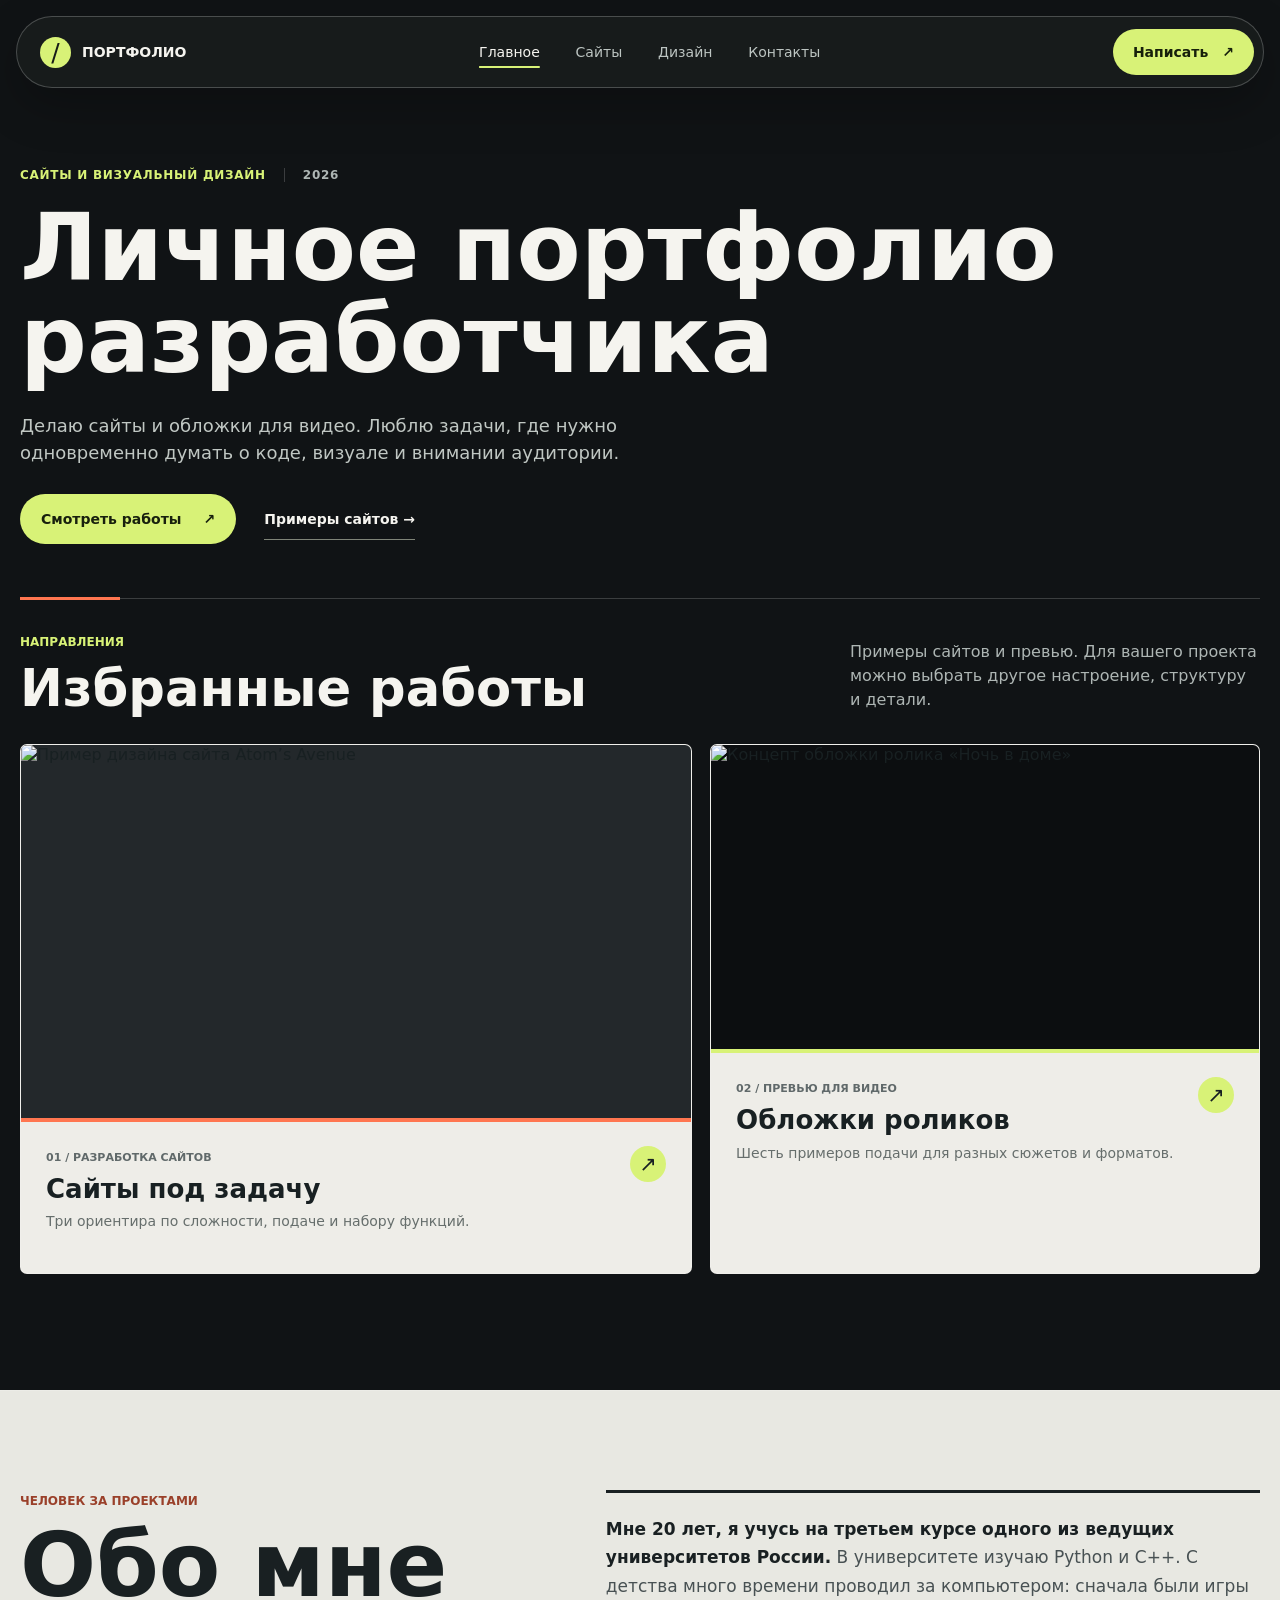
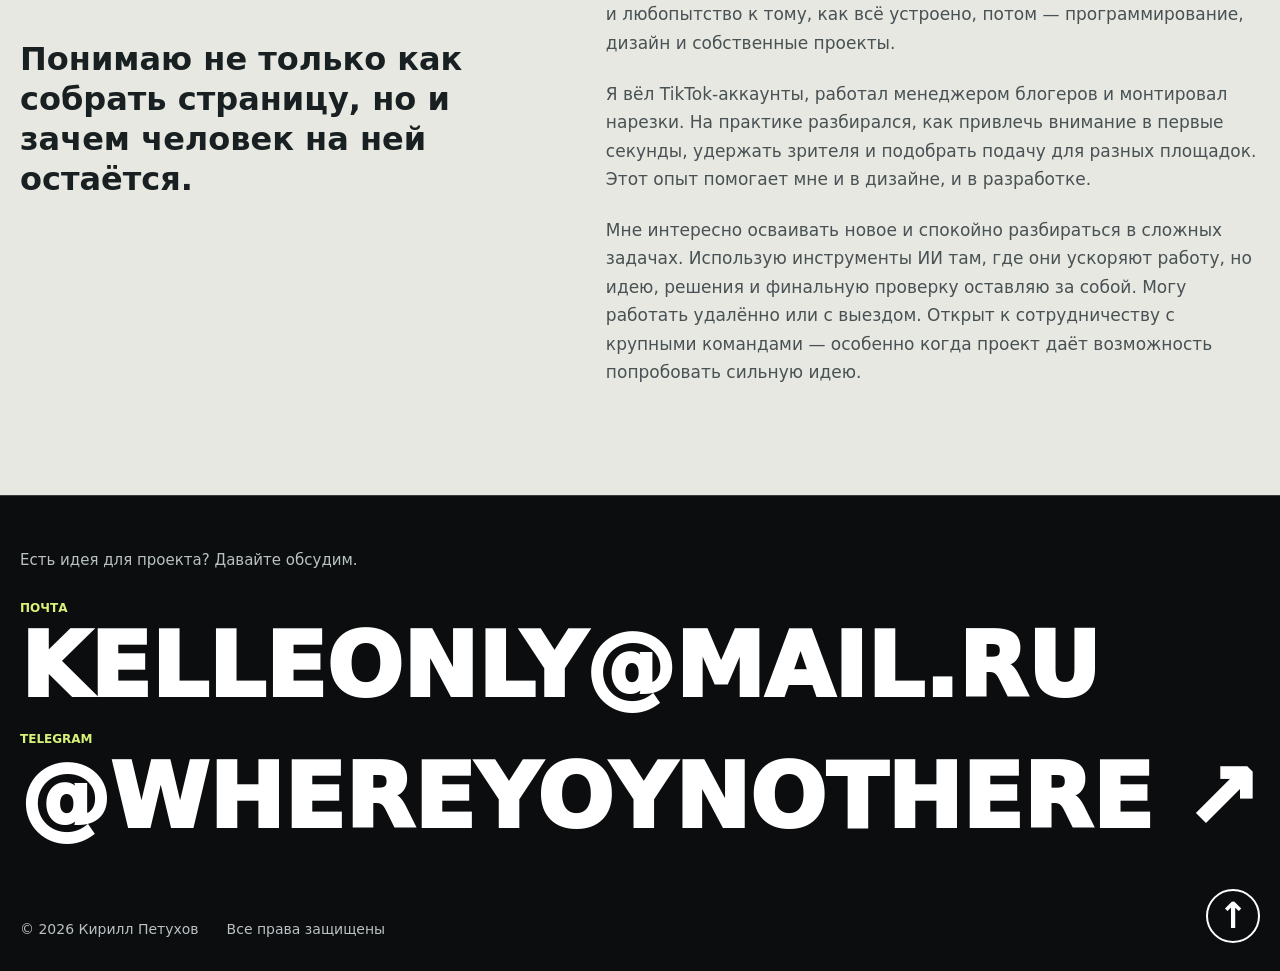
==== index.html @ 06c6c4d7 "Publish portfolio pages" ====
<!doctype html>
<html lang="ru">
  <head>
    <meta charset="UTF-8" />
    <meta name="viewport" content="width=device-width, initial-scale=1.0" />
    <title>Личное портфолио разработчика — Кирилл Петухов</title>
    <meta name="description" content="Портфолио Кирилла Петухова: сайты, дизайн обложек для видео и опыт работы с контентом." />
    <link rel="icon" type="image/svg+xml" href="data:image/svg+xml,%3Csvg xmlns='http://www.w3.org/2000/svg' viewBox='0 0 64 64'%3E%3Crect width='64' height='64' rx='14' fill='%230b100a'/%3E%3Cpath d='M18 17v30M18 32l27-15M18 32l27 15' fill='none' stroke='%23d6ef83' stroke-width='7' stroke-linecap='square'/%3E%3C/svg%3E" />
    <link rel="stylesheet" href="./styles.css" />
  </head>
  <body id="top" class="home-page">
    <header class="site-header">
      <a class="brand" href="#top" aria-label="Наверх"><span aria-hidden="true">/</span><strong>Портфолио</strong></a>
      <nav aria-label="Навигация"><a href="./index.html" aria-current="page">Главное</a><a href="./sites.html">Сайты</a><a href="./design.html">Дизайн</a><a href="#contact">Контакты</a></nav>
      <a class="header-contact" href="https://t.me/whereyoynothere" target="_blank" rel="noopener noreferrer">Написать <span aria-hidden="true">↗</span></a>
    </header>

    <main>
      <section class="home-hero" aria-labelledby="hero-title">
        <div class="hero-inner">
          <p class="hero-kicker">Сайты и визуальный дизайн <span>2026</span></p>
          <h1 id="hero-title">Личное портфолио разработчика</h1>
          <p class="hero-description">Делаю сайты и обложки для видео. Люблю задачи, где нужно одновременно думать о коде, визуале и внимании аудитории.</p>
          <div class="hero-actions"><a class="button-primary" href="#work">Смотреть работы <span aria-hidden="true">↗</span></a><a class="button-text" href="./sites.html">Примеры сайтов <span aria-hidden="true">→</span></a></div>
        </div>
      </section>

      <section id="work" class="work-section" aria-labelledby="work-title">
        <div class="section-heading"><div><span class="eyebrow">Направления</span><h2 id="work-title">Избранные работы</h2></div><p>Примеры сайтов и превью. Для вашего проекта можно выбрать другое настроение, структуру и детали.</p></div>
        <div class="work-grid">
          <a class="work-card" href="./sites.html" aria-label="Смотреть примеры разработки сайтов">
            <div class="work-art art-web"><img src="./assets/atom-site.png" alt="Пример дизайна сайта Atom’s Avenue" loading="lazy" /></div>
            <div class="work-card-info"><div><span>01 / Разработка сайтов</span><h3>Сайты под задачу</h3><p>Три ориентира по сложности, подаче и набору функций.</p></div><span class="work-arrow" aria-hidden="true">↗</span></div>
          </a>
          <a class="work-card" href="./design.html" aria-label="Смотреть примеры дизайна превью для видео">
            <div class="work-art art-video"><img src="./assets/cover-01.png" alt="Концепт обложки ролика «Ночь в доме»" loading="lazy" /></div>
            <div class="work-card-info"><div><span>02 / Превью для видео</span><h3>Обложки роликов</h3><p>Шесть примеров подачи для разных сюжетов и форматов.</p></div><span class="work-arrow" aria-hidden="true">↗</span></div>
          </a>
        </div>
      </section>

      <section id="about" class="about-section" aria-labelledby="about-title">
        <div class="about-inner">
          <div class="about-heading">
            <span class="eyebrow">Человек за проектами</span>
            <h2 id="about-title">Обо мне</h2>
            <p>Понимаю не только как собрать страницу, но и зачем человек на ней остаётся.</p>
          </div>
          <div class="about-copy">
            <p><strong>Мне 20 лет, я учусь на третьем курсе одного из ведущих университетов России.</strong> В университете изучаю Python и C++. С детства много времени проводил за компьютером: сначала были игры и любопытство к тому, как всё устроено, потом — программирование, дизайн и собственные проекты.</p>
            <p>Я вёл TikTok-аккаунты, работал менеджером блогеров и монтировал нарезки. На практике разбирался, как привлечь внимание в первые секунды, удержать зрителя и подобрать подачу для разных площадок. Этот опыт помогает мне и в дизайне, и в разработке.</p>
            <p>Мне интересно осваивать новое и спокойно разбираться в сложных задачах. Использую инструменты ИИ там, где они ускоряют работу, но идею, решения и финальную проверку оставляю за собой. Могу работать удалённо или с выездом. Открыт к сотрудничеству с крупными командами — особенно когда проект даёт возможность попробовать сильную идею.</p>
          </div>
        </div>
      </section>
    </main>

    <footer id="contact" class="site-footer">
      <div class="footer-inner">
        <p class="footer-label">Есть идея для проекта? Давайте обсудим.</p>
        <div class="footer-links">
          <div><span class="footer-channel">Почта</span><a href="mailto:kelleonly@mail.ru">KELLEONLY@MAIL.RU</a></div>
          <div><span class="footer-channel">Telegram</span><a href="https://t.me/whereyoynothere" target="_blank" rel="noopener noreferrer">@WHEREYOYNOTHERE ↗</a></div>
        </div>
        <div class="footer-bottom"><span>© 2026 Кирилл Петухов</span><span>Все права защищены</span><a class="back-to-top" href="#top" aria-label="Наверх">↑</a></div>
      </div>
    </footer>
  </body>
</html>
---- styles.css ----
:root {
  color-scheme: dark;
  --bg: #101315;
  --panel: #eeede8;
  --ink: #f5f4ef;
  --muted: #aeb6b4;
  --line: rgba(255, 255, 255, .18);
  --accent: #d8f277;
  --hot: #ff7650;
}

* { box-sizing: border-box; }
html { scroll-behavior: smooth; }
body { margin: 0; min-width: 320px; font-family: Inter, ui-sans-serif, system-ui, -apple-system, BlinkMacSystemFont, "Segoe UI", sans-serif; color: var(--ink); background: var(--bg); }
a { color: inherit; text-decoration: none; }
a:focus-visible { outline: 2px solid var(--accent); outline-offset: 4px; }
h1, h2, h3, p { margin-top: 0; }

.site-header {
  position: sticky; top: 16px; z-index: 20;
  display: flex; align-items: center; justify-content: space-between; gap: 28px;
  width: min(1272px, calc(100% - 32px)); min-height: 72px; margin: 16px auto 0; padding: 8px 9px 8px 23px;
  border: 1px solid rgba(255, 255, 255, .22); border-radius: 999px;
  background: rgba(24, 28, 29, .93); box-shadow: 0 18px 48px rgba(0, 0, 0, .24); backdrop-filter: blur(20px);
}
.brand { display: inline-flex; align-items: center; gap: 11px; flex-shrink: 0; font-size: 14px; font-weight: 850; text-transform: uppercase; }
.brand span { display: grid; width: 31px; height: 31px; place-items: center; border-radius: 50%; color: #171b17; background: var(--accent); font-size: 25px; font-weight: 500; line-height: 1; }
.brand strong { white-space: nowrap; }
nav { display: flex; align-items: center; gap: clamp(16px, 2.8vw, 36px); color: #bdc5c2; font-size: 14px; }
nav a { transition: color .2s ease; }
nav a:hover, nav a[aria-current="page"] { color: var(--ink); }
nav a[aria-current="page"] { text-decoration: underline; text-decoration-color: var(--accent); text-decoration-thickness: 2px; text-underline-offset: 9px; }
.header-contact { display: inline-flex; align-items: center; justify-content: center; gap: 14px; min-width: 132px; padding: 15px 20px; border-radius: 999px; color: #17200b; background: var(--accent); font-size: 14px; font-weight: 800; }
.header-contact:hover, .button-primary:hover { background: #ecffa8; }

.home-hero { position: relative; width: min(1240px, calc(100% - 40px)); margin: 0 auto; padding: 80px 0 54px; border-bottom: 1px solid var(--line); }
.home-hero::after { position: absolute; bottom: -2px; left: 0; width: 100px; height: 3px; background: var(--hot); content: ""; }
.hero-inner { width: 100%; }
.hero-kicker { display: flex; align-items: center; gap: 18px; margin-bottom: 20px; color: var(--accent); font-size: 12px; font-weight: 850; letter-spacing: .06em; text-transform: uppercase; }
.hero-kicker span { padding-left: 18px; border-left: 1px solid var(--line); color: var(--muted); }
.home-hero h1 { max-width: 1150px; margin: 0; font-size: clamp(54px, 7.3vw, 106px); font-weight: 850; line-height: .98; letter-spacing: 0; overflow-wrap: anywhere; text-wrap: balance; }
.hero-description { max-width: 680px; margin: 27px 0 0; color: #c0c7c3; font-size: 18px; line-height: 1.5; }
.hero-actions { display: flex; align-items: center; flex-wrap: wrap; gap: 28px; margin-top: 28px; }
.button-primary { display: inline-flex; align-items: center; justify-content: space-between; gap: 22px; min-width: 205px; padding: 17px 21px; border-radius: 999px; color: #18200d; background: var(--accent); font-size: 14px; font-weight: 850; }
.button-text { padding: 12px 0; border-bottom: 1px solid rgba(237, 246, 220, .5); font-size: 14px; font-weight: 700; }
.button-text:hover { color: var(--accent); border-color: var(--accent); }

.work-section { width: min(1240px, calc(100% - 40px)); margin: 0 auto; padding: 32px 0 116px; scroll-margin-top: 106px; }
.section-heading { display: flex; align-items: end; justify-content: space-between; gap: 32px; margin-bottom: 28px; }
.eyebrow { display: inline-block; margin-bottom: 13px; color: var(--accent); font-size: 12px; font-weight: 850; text-transform: uppercase; }
.section-heading h2 { margin-bottom: 0; font-size: clamp(34px, 4vw, 52px); line-height: 1.05; }
.section-heading p { max-width: 410px; margin-bottom: 4px; color: var(--muted); font-size: 16px; line-height: 1.5; }
.work-grid { display: grid; grid-template-columns: 1.1fr .9fr; gap: 18px; }
.work-card { display: block; min-width: 0; overflow: hidden; border: 1px solid rgba(255, 255, 255, .12); border-radius: 7px; background: var(--panel); color: #182022; transition: border-color .25s ease, transform .25s ease, box-shadow .25s ease; }
a.work-card:hover { border-color: var(--accent); transform: translateY(-5px); box-shadow: 0 24px 42px rgba(0, 0, 0, .3); }
.work-art { position: relative; overflow: hidden; aspect-ratio: 16 / 9; background: #23282b; isolation: isolate; }
.work-art img { position: absolute; inset: 0; z-index: -2; width: 100%; height: 100%; object-fit: cover; transition: transform .4s ease; }
.work-card:hover .work-art img { transform: scale(1.025); }
.work-card:first-child .work-art { border-bottom: 4px solid var(--hot); }
.work-card:last-child .work-art { border-bottom: 4px solid var(--accent); }
.art-web img { object-position: center top; }
.art-video { background: #0c0e10; }
.art-video img { object-fit: cover; }
.work-card-info { display: flex; justify-content: space-between; gap: 16px; min-height: 151px; padding: 24px 25px; }
.work-card-info > div > span { color: #60696a; font-size: 11px; font-weight: 850; text-transform: uppercase; }
.work-card-info h3 { margin: 10px 0 7px; font-size: 26px; line-height: 1.14; }
.work-card-info p { margin-bottom: 0; color: #666e6c; font-size: 14px; line-height: 1.45; }
.work-arrow { display: grid; flex: 0 0 auto; width: 36px; height: 36px; place-items: center; border-radius: 50%; color: #182022; background: var(--accent); font-size: 21px; }

.about-section { border-top: 1px solid var(--line); background: #e8e8e2; color: #192022; scroll-margin-top: 105px; }
.about-inner { display: grid; grid-template-columns: minmax(0, .85fr) minmax(0, 1.15fr); gap: clamp(48px, 8vw, 130px); width: min(1240px, calc(100% - 40px)); margin: 0 auto; padding: 99px 0 108px; }
.about-heading .eyebrow { color: #9a402a; }
.about-heading h2 { margin-bottom: 29px; font-size: clamp(54px, 7vw, 94px); font-weight: 850; line-height: 1; }
.about-heading p { max-width: 450px; margin-bottom: 0; font-size: clamp(22px, 2.5vw, 32px); font-weight: 650; line-height: 1.25; }
.about-copy { padding-top: 7px; border-top: 3px solid #192022; }
.about-copy p { margin: 22px 0 0; color: #485153; font-size: 17px; line-height: 1.68; }
.about-copy p:first-child { margin-top: 15px; }
.about-copy strong { color: #192022; font-weight: 750; }

.design-page { background: #151516; }
.design-hero { padding: 74px 20px 60px; border-bottom: 1px solid var(--line); }
.design-hero-inner { width: min(1240px, 100%); margin: 0 auto; }
.design-hero .eyebrow { color: var(--hot); }
.design-hero h1 { max-width: 1100px; margin-bottom: 24px; font-size: clamp(52px, 6.6vw, 90px); font-weight: 850; line-height: 1.02; overflow-wrap: anywhere; text-wrap: balance; }
.design-hero p { max-width: 740px; margin-bottom: 12px; color: #c7c3c0; font-size: 17px; line-height: 1.55; }
.design-hero .button-primary { width: fit-content; margin-top: 24px; }
.design-gallery { width: min(1240px, calc(100% - 40px)); margin: 0 auto; padding: 45px 0 110px; }
.thumbnail-grid { display: grid; grid-template-columns: repeat(3, minmax(0, 1fr)); gap: 24px 18px; }
.thumbnail-item { min-width: 0; margin: 0; overflow: hidden; border: 1px solid rgba(255, 255, 255, .16); border-radius: 6px; background: #222425; }
.thumbnail-item img { display: block; width: 100%; aspect-ratio: 455 / 256; object-fit: cover; background: #1a1d20; }
.thumbnail-item figcaption { display: flex; flex-direction: column; gap: 5px; min-height: 91px; padding: 15px 17px 16px; }
.thumbnail-item figcaption span { color: var(--hot); font-size: 11px; font-weight: 850; text-transform: uppercase; }
.thumbnail-item figcaption strong { color: var(--ink); font-size: 18px; line-height: 1.25; }
.experience-section { border-top: 1px solid var(--line); background: #202426; }
.experience-inner { display: grid; grid-template-columns: 1fr 1fr; gap: clamp(36px, 7vw, 120px); width: min(1240px, calc(100% - 40px)); margin: 0 auto; padding: 82px 0 90px; }
.experience-inner h2 { max-width: 620px; margin-bottom: 0; font-size: clamp(36px, 4vw, 58px); line-height: 1.12; }
.experience-inner h2 span { color: var(--hot); }
.experience-copy p { color: #c5ccce; font-size: 17px; line-height: 1.65; }
.experience-copy a { display: inline-block; margin-top: 14px; padding-bottom: 6px; border-bottom: 1px solid var(--accent); color: var(--ink); font-size: 15px; font-weight: 800; }
.experience-copy a:hover { color: var(--accent); }

.sites-page { background: #121719; }
.sites-page main { width: min(1240px, calc(100% - 40px)); margin: 0 auto; }
.projects-section { padding: 73px 0 110px; scroll-margin-top: 106px; }
.portfolio-title { display: grid; grid-template-columns: minmax(0, 1.6fr) minmax(260px, .75fr); align-items: end; gap: 44px; margin-bottom: 42px; }
.portfolio-title h1 { margin-bottom: 16px; font-size: clamp(52px, 6.4vw, 88px); font-weight: 850; line-height: 1.02; overflow-wrap: anywhere; text-wrap: balance; }
.section-lead { max-width: 690px; margin-bottom: 0; color: var(--muted); font-size: 17px; line-height: 1.5; }
.title-note { padding: 20px 0 7px 25px; border-left: 3px solid var(--hot); }
.title-note > span { color: var(--hot); font-size: 12px; font-weight: 900; text-transform: uppercase; }
.title-note p { margin: 9px 0 16px; color: var(--muted); font-size: 16px; line-height: 1.5; }
.title-note a { display: inline-block; padding-bottom: 4px; border-bottom: 1px solid var(--accent); font-size: 14px; font-weight: 800; }
.title-note a:hover { color: var(--accent); }
.site-reference-grid { display: grid; grid-template-columns: repeat(3, minmax(0, 1fr)); gap: 18px; }
.site-reference-card { display: flex; flex-direction: column; min-width: 0; overflow: hidden; border: 1px solid rgba(255, 255, 255, .17); border-radius: 6px; background: var(--panel); color: #172022; transition: border-color .25s ease, transform .25s ease, box-shadow .25s ease; }
.site-reference-card:hover { border-color: var(--accent); transform: translateY(-5px); box-shadow: 0 24px 42px rgba(0, 0, 0, .3); }
.reference-shot { position: relative; overflow: hidden; background: #0c0e10; }
.reference-shot img { display: block; width: 100%; aspect-ratio: 16 / 10; object-fit: cover; object-position: center top; }
.reference-open { position: absolute; right: 13px; bottom: 13px; display: grid; width: 36px; height: 36px; place-items: center; border: 1px solid rgba(255, 255, 255, .7); border-radius: 50%; color: #fff; background: rgba(5, 9, 5, .75); font-size: 20px; }
.reference-info { display: flex; flex: 1; flex-direction: column; align-items: flex-start; padding: 22px; }
.reference-level { color: #9a402a; font-size: 12px; font-weight: 900; text-transform: uppercase; }
.reference-info h2 { margin: 12px 0 12px; font-size: 27px; line-height: 1.1; }
.reference-info p { margin-bottom: 25px; color: #566062; font-size: 15px; line-height: 1.5; }
.reference-link { margin-top: auto; padding-bottom: 4px; border-bottom: 1px solid #172022; color: #172022; font-size: 14px; font-weight: 800; }
.reference-outro { display: flex; align-items: center; justify-content: space-between; gap: 36px; margin-top: 58px; padding-top: 30px; border-top: 1px solid var(--line); }
.reference-outro p { max-width: 720px; margin-bottom: 0; color: #c5ccce; font-size: 20px; line-height: 1.4; }
.reference-outro a { flex: 0 0 auto; padding: 15px 20px; border-radius: 999px; color: #18200d; background: var(--accent); font-size: 14px; font-weight: 800; }
.reference-outro a:hover { background: #ecffa8; }

.site-footer { border-top: 1px solid var(--line); background: #0b0d0f; scroll-margin-top: 90px; }
.footer-inner { position: relative; width: min(1240px, calc(100% - 40px)); margin: 0 auto; padding: 55px 0 34px; }
.footer-label { margin-bottom: 32px; color: #b9c1c3; font-size: 15px; }
.footer-links { display: flex; flex-direction: column; align-items: flex-start; gap: 20px; }
.footer-links > div { max-width: 100%; }
.footer-channel { display: block; margin-bottom: 7px; color: var(--accent); font-size: 12px; font-weight: 900; text-transform: uppercase; }
.footer-links a { max-width: 100%; color: #fff; font-size: clamp(40px, 7vw, 100px); font-weight: 1000; line-height: 1; overflow-wrap: anywhere; }
.footer-links a:hover { color: var(--accent); }
.footer-bottom { display: flex; align-items: flex-end; gap: 28px; min-height: 95px; padding-right: 74px; color: #b9c1c3; font-size: 14px; }
.back-to-top { position: absolute; right: 0; bottom: 28px; display: grid; width: 54px; height: 54px; place-items: center; border: 2px solid #fff; border-radius: 50%; color: #fff; font-size: 36px; font-weight: 900; line-height: 1; }
.back-to-top:hover { color: var(--accent); border-color: var(--accent); }

@media (max-width: 1000px) {
  .thumbnail-grid { grid-template-columns: repeat(2, minmax(0, 1fr)); }
  .site-reference-grid { grid-template-columns: repeat(2, minmax(0, 1fr)); }
  .site-reference-card:last-child { grid-column: span 2; display: grid; grid-template-columns: 1fr 1fr; }
  .portfolio-title { grid-template-columns: 1fr; }
  .title-note { max-width: 600px; }
}
@media (max-width: 700px) {
  .site-header { top: 8px; width: calc(100% - 20px); min-height: 60px; margin-top: 8px; padding: 8px 16px; gap: 12px; }
  .header-contact { display: none; }
  nav { margin-left: auto; gap: 14px; font-size: 13px; }
  .home-hero { padding-top: 67px; padding-bottom: 54px; }
  .design-hero { padding-top: 67px; padding-bottom: 54px; }
  .design-hero h1 { font-size: clamp(44px, 9vw, 62px); }
  .home-hero h1 { font-size: clamp(42px, 9vw, 64px); }
  .hero-description { font-size: 16px; }
  .section-heading { align-items: flex-start; flex-direction: column; gap: 14px; }
  .site-reference-grid { grid-template-columns: 1fr; }
  .site-reference-card:last-child { grid-column: auto; display: flex; }
  .reference-outro { align-items: flex-start; flex-direction: column; }
  .about-inner { grid-template-columns: 1fr; gap: 34px; padding: 72px 0 80px; }
  .experience-inner { grid-template-columns: 1fr; gap: 24px; }
  .projects-section { padding-top: 55px; }
}
@media (max-width: 540px) {
  .site-header { gap: 6px; padding-right: 12px; padding-left: 12px; }
  .brand strong { display: none; }
  .brand span { font-size: 26px; }
  nav { gap: 8px; font-size: 12px; }
  .home-hero { width: calc(100% - 24px); padding: 52px 0 54px; }
  .hero-kicker { font-size: 11px; }
  .home-hero h1 { font-size: clamp(39px, 10vw, 54px); }
  .hero-actions { gap: 14px; }
  .button-primary { min-width: 185px; padding: 15px 18px; }
  .work-section, .sites-page main, .design-gallery, .about-inner, .footer-inner { width: calc(100% - 24px); }
  .work-section { padding-top: 34px; padding-bottom: 70px; }
  .work-grid { grid-template-columns: 1fr; }
  .work-art { aspect-ratio: 16 / 10; }
  .work-card-info { min-height: 138px; padding: 19px; }
  .work-card-info h3 { font-size: 23px; }
  .about-inner { padding: 60px 0 67px; }
  .about-heading h2 { margin-bottom: 20px; font-size: 53px; }
  .about-heading p { font-size: 24px; }
  .about-copy p { font-size: 16px; }
  .portfolio-title h1 { font-size: clamp(44px, 11vw, 58px); }
  .reference-info { padding: 18px; }
  .reference-outro p { font-size: 17px; }
  .experience-inner { width: calc(100% - 24px); padding: 55px 0 64px; }
  .design-hero { padding: 54px 12px 55px; }
  .design-hero h1 { font-size: clamp(34px, 9vw, 56px); }
  .design-hero p { font-size: 16px; }
  .design-gallery { padding-top: 35px; padding-bottom: 70px; }
  .thumbnail-grid { grid-template-columns: 1fr; gap: 26px; }
  .footer-inner { padding-top: 40px; }
  .footer-links a { font-size: clamp(25px, 7vw, 38px); }
  .footer-bottom { flex-direction: column; align-items: flex-start; justify-content: flex-end; gap: 7px; padding: 30px 70px 0 0; font-size: 12px; }
}
@media (prefers-reduced-motion: reduce) {
  html { scroll-behavior: auto; }
  .work-card, .site-reference-card, .work-art img { transition: none; }
}
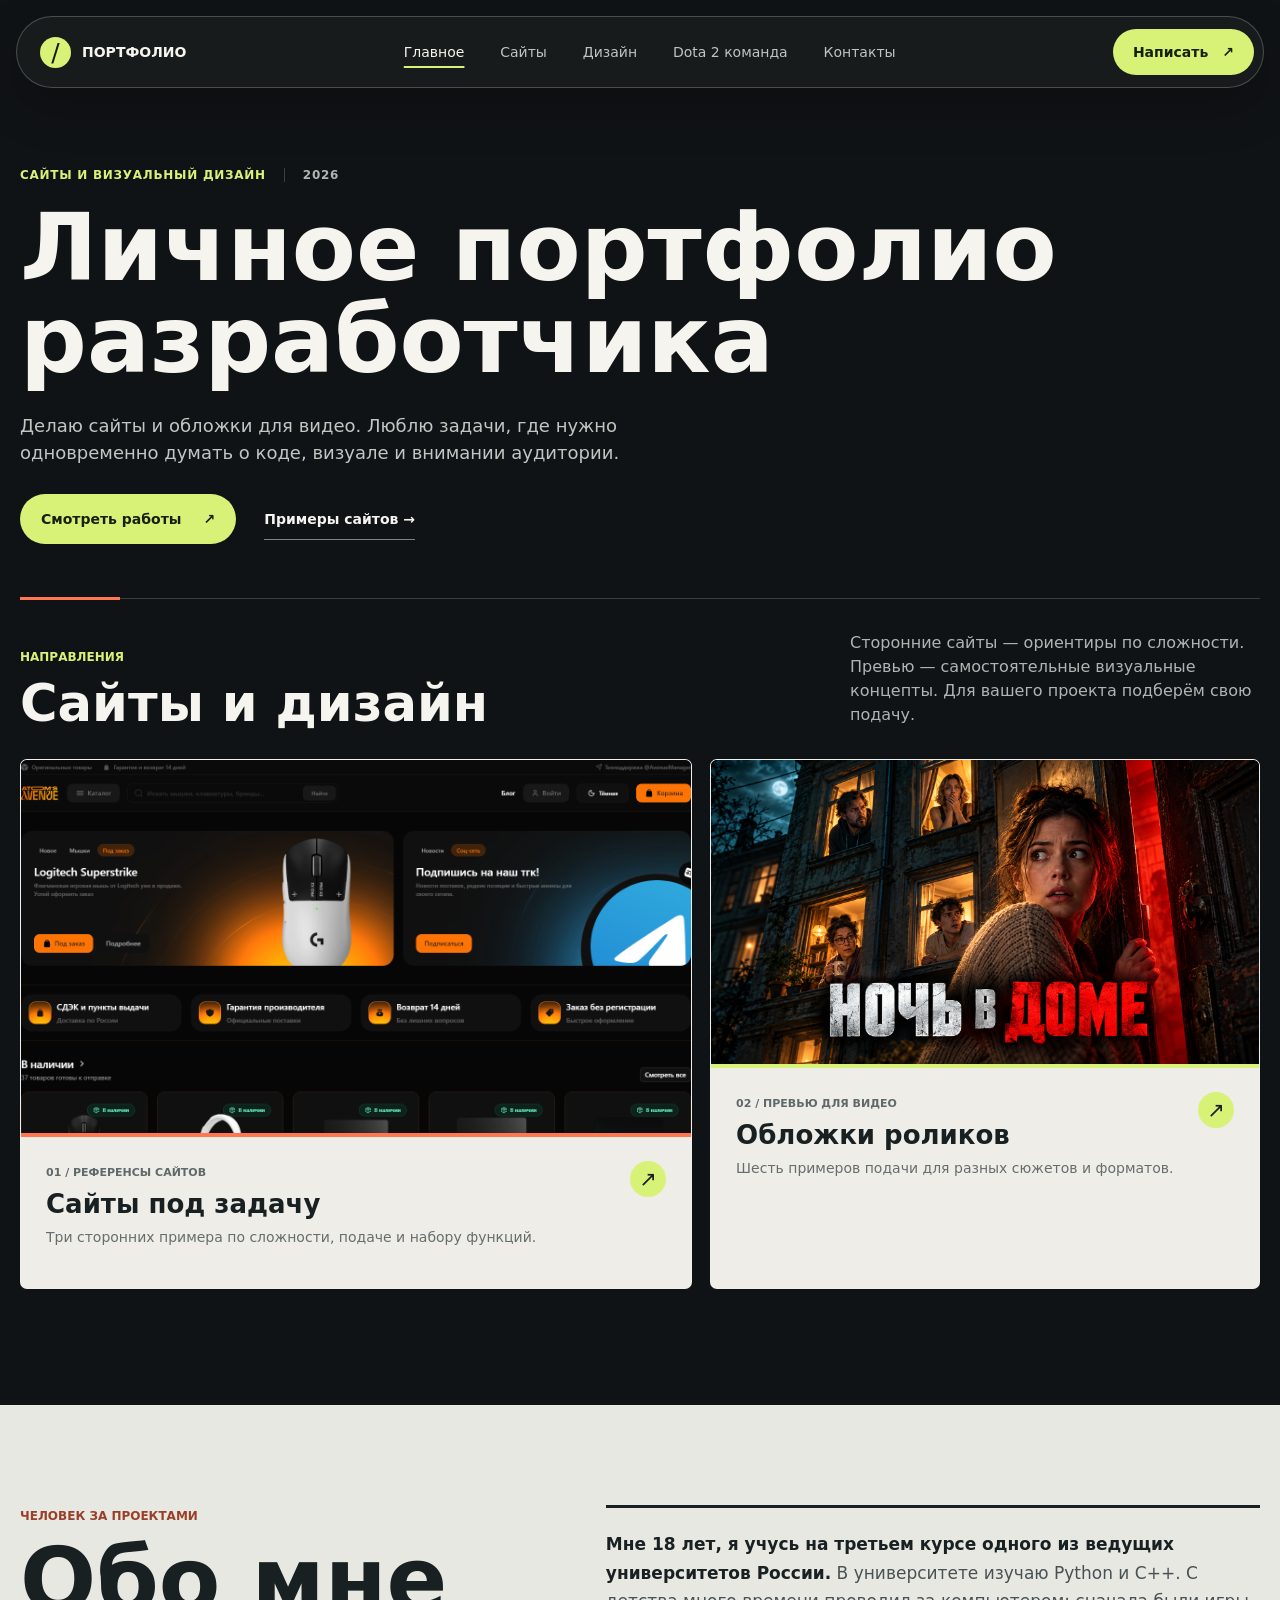
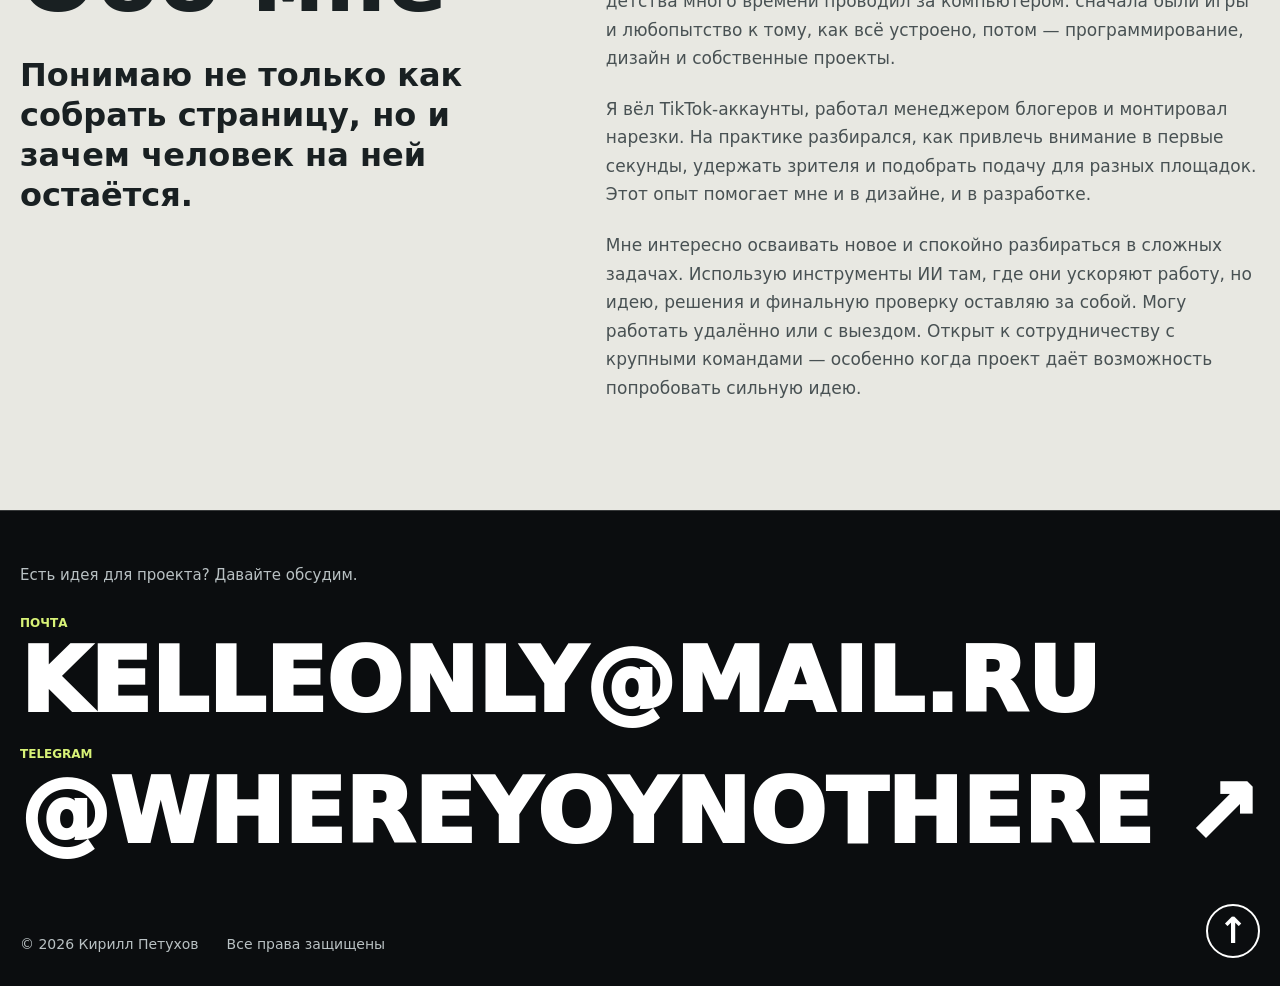
==== commit 0829bd5e: "Update portfolio and publish TEAM KKLE concept" ====
--- a/index.html
+++ b/index.html
@@ -11,7 +11,7 @@
   <body id="top" class="home-page">
     <header class="site-header">
       <a class="brand" href="#top" aria-label="Наверх"><span aria-hidden="true">/</span><strong>Портфолио</strong></a>
-      <nav aria-label="Навигация"><a href="./index.html" aria-current="page">Главное</a><a href="./sites.html">Сайты</a><a href="./design.html">Дизайн</a><a href="#contact">Контакты</a></nav>
+      <nav aria-label="Навигация"><a href="./index.html" aria-current="page">Главное</a><a href="./sites.html">Сайты</a><a href="./design.html">Дизайн</a><a href="./team-kkle/index.html">Dota 2 команда</a><a href="#contact">Контакты</a></nav>
       <a class="header-contact" href="https://t.me/whereyoynothere" target="_blank" rel="noopener noreferrer">Написать <span aria-hidden="true">↗</span></a>
     </header>
 
@@ -26,11 +26,11 @@
       </section>
 
       <section id="work" class="work-section" aria-labelledby="work-title">
-        <div class="section-heading"><div><span class="eyebrow">Направления</span><h2 id="work-title">Избранные работы</h2></div><p>Примеры сайтов и превью. Для вашего проекта можно выбрать другое настроение, структуру и детали.</p></div>
+        <div class="section-heading"><div><span class="eyebrow">Направления</span><h2 id="work-title">Сайты и дизайн</h2></div><p>Сторонние сайты — ориентиры по сложности. Превью — самостоятельные визуальные концепты. Для вашего проекта подберём свою подачу.</p></div>
         <div class="work-grid">
-          <a class="work-card" href="./sites.html" aria-label="Смотреть примеры разработки сайтов">
-            <div class="work-art art-web"><img src="./assets/atom-site.png" alt="Пример дизайна сайта Atom’s Avenue" loading="lazy" /></div>
-            <div class="work-card-info"><div><span>01 / Разработка сайтов</span><h3>Сайты под задачу</h3><p>Три ориентира по сложности, подаче и набору функций.</p></div><span class="work-arrow" aria-hidden="true">↗</span></div>
+            <a class="work-card" href="./sites.html" aria-label="Смотреть сторонние сайты как референсы по сложности">
+              <div class="work-art art-web"><img src="./assets/atom-site.png" alt="Снимок стороннего сайта Atom’s Avenue" loading="lazy" /></div>
+              <div class="work-card-info"><div><span>01 / Референсы сайтов</span><h3>Сайты под задачу</h3><p>Три сторонних примера по сложности, подаче и набору функций.</p></div><span class="work-arrow" aria-hidden="true">↗</span></div>
           </a>
           <a class="work-card" href="./design.html" aria-label="Смотреть примеры дизайна превью для видео">
             <div class="work-art art-video"><img src="./assets/cover-01.png" alt="Концепт обложки ролика «Ночь в доме»" loading="lazy" /></div>
@@ -47,7 +47,7 @@
             <p>Понимаю не только как собрать страницу, но и зачем человек на ней остаётся.</p>
           </div>
           <div class="about-copy">
-            <p><strong>Мне 20 лет, я учусь на третьем курсе одного из ведущих университетов России.</strong> В университете изучаю Python и C++. С детства много времени проводил за компьютером: сначала были игры и любопытство к тому, как всё устроено, потом — программирование, дизайн и собственные проекты.</p>
+            <p><strong>Мне 18 лет, я учусь на третьем курсе одного из ведущих университетов России.</strong> В университете изучаю Python и C++. С детства много времени проводил за компьютером: сначала были игры и любопытство к тому, как всё устроено, потом — программирование, дизайн и собственные проекты.</p>
             <p>Я вёл TikTok-аккаунты, работал менеджером блогеров и монтировал нарезки. На практике разбирался, как привлечь внимание в первые секунды, удержать зрителя и подобрать подачу для разных площадок. Этот опыт помогает мне и в дизайне, и в разработке.</p>
             <p>Мне интересно осваивать новое и спокойно разбираться в сложных задачах. Использую инструменты ИИ там, где они ускоряют работу, но идею, решения и финальную проверку оставляю за собой. Могу работать удалённо или с выездом. Открыт к сотрудничеству с крупными командами — особенно когда проект даёт возможность попробовать сильную идею.</p>
           </div>
--- a/styles.css
+++ b/styles.css
@@ -195,6 +195,13 @@
   .footer-links a { font-size: clamp(25px, 7vw, 38px); }
   .footer-bottom { flex-direction: column; align-items: flex-start; justify-content: flex-end; gap: 7px; padding: 30px 70px 0 0; font-size: 12px; }
 }
+@media (max-width: 850px) {
+  .site-header { display: grid; grid-template-columns: 1fr; gap: 8px; height: auto; padding: 10px 14px; border-radius: 8px; }
+  .site-header .brand { grid-row: 1; }
+  .site-header nav { grid-row: 2; width: 100%; min-width: 0; margin: 0; padding: 6px 0 8px; gap: 22px; overflow-x: auto; white-space: nowrap; scrollbar-width: thin; }
+  .site-header nav a { flex: none; }
+  .header-contact { display: none; }
+}
 @media (prefers-reduced-motion: reduce) {
   html { scroll-behavior: auto; }
   .work-card, .site-reference-card, .work-art img { transition: none; }
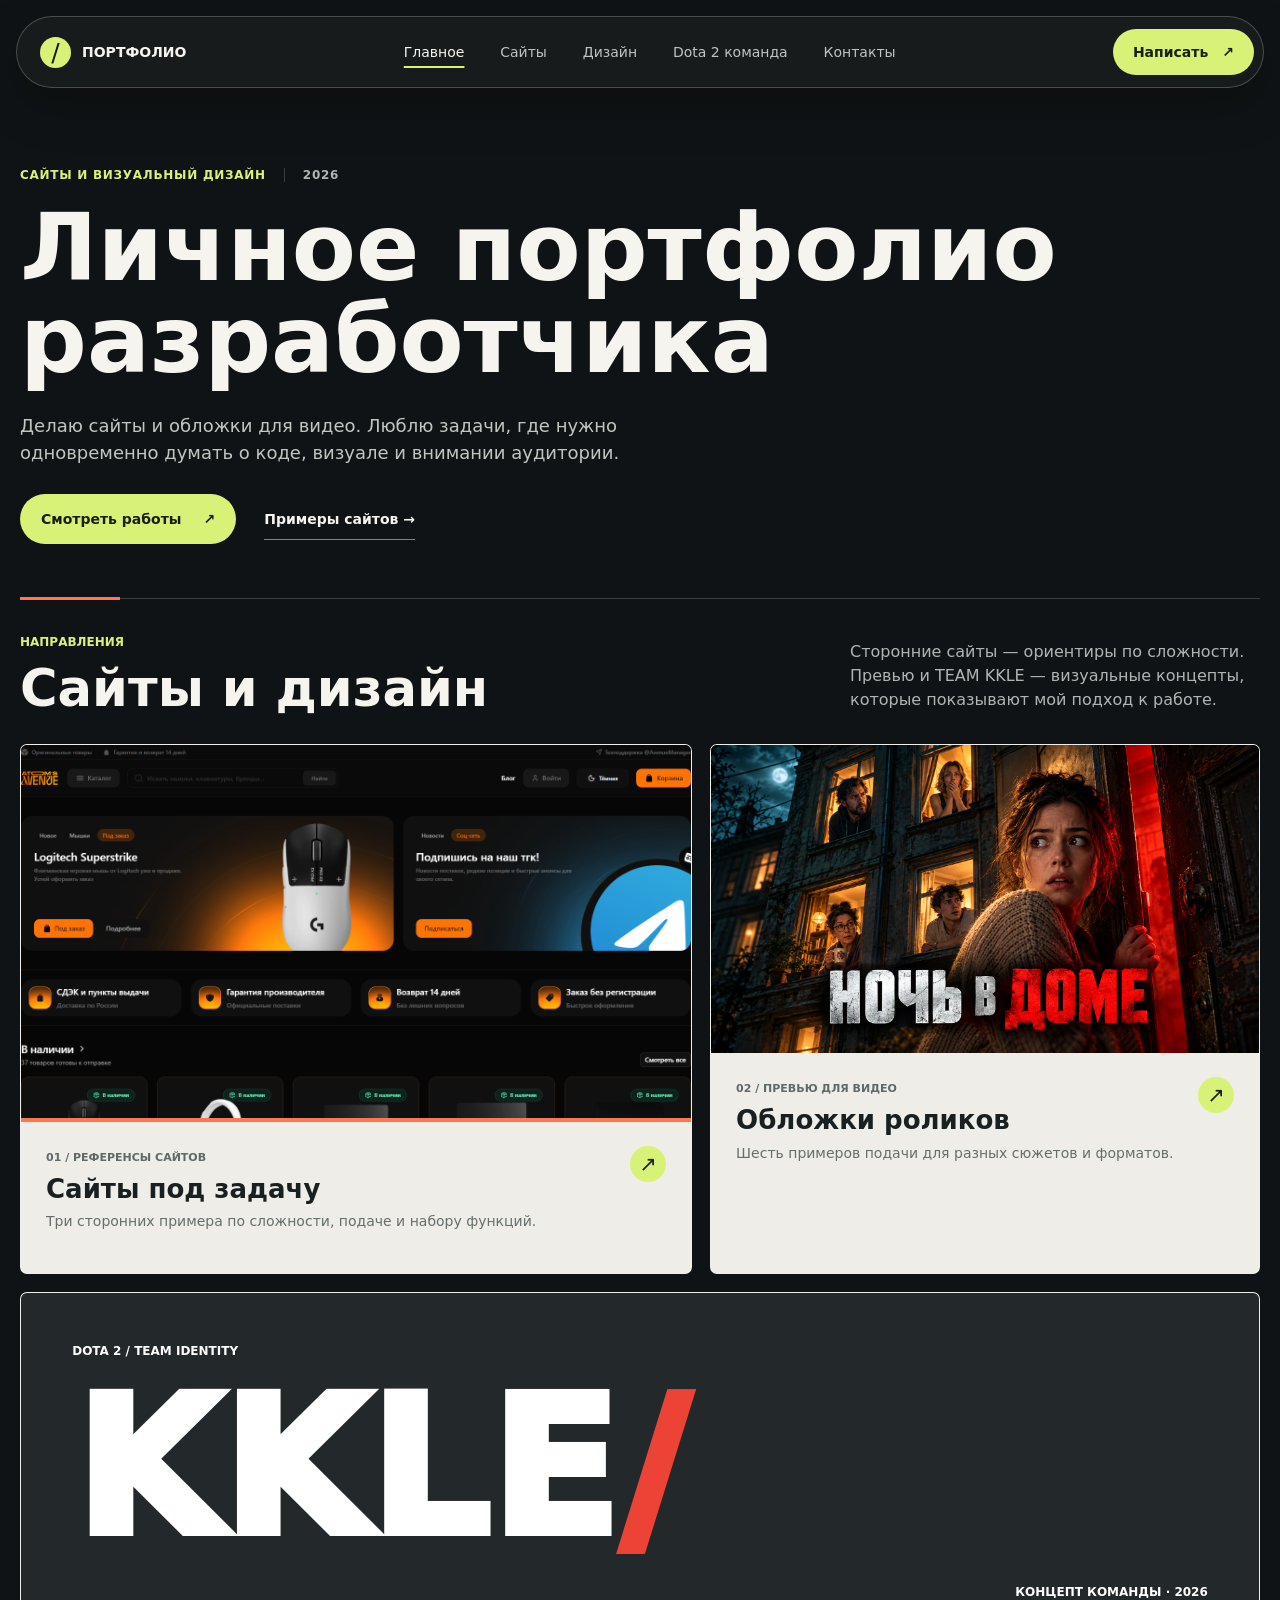
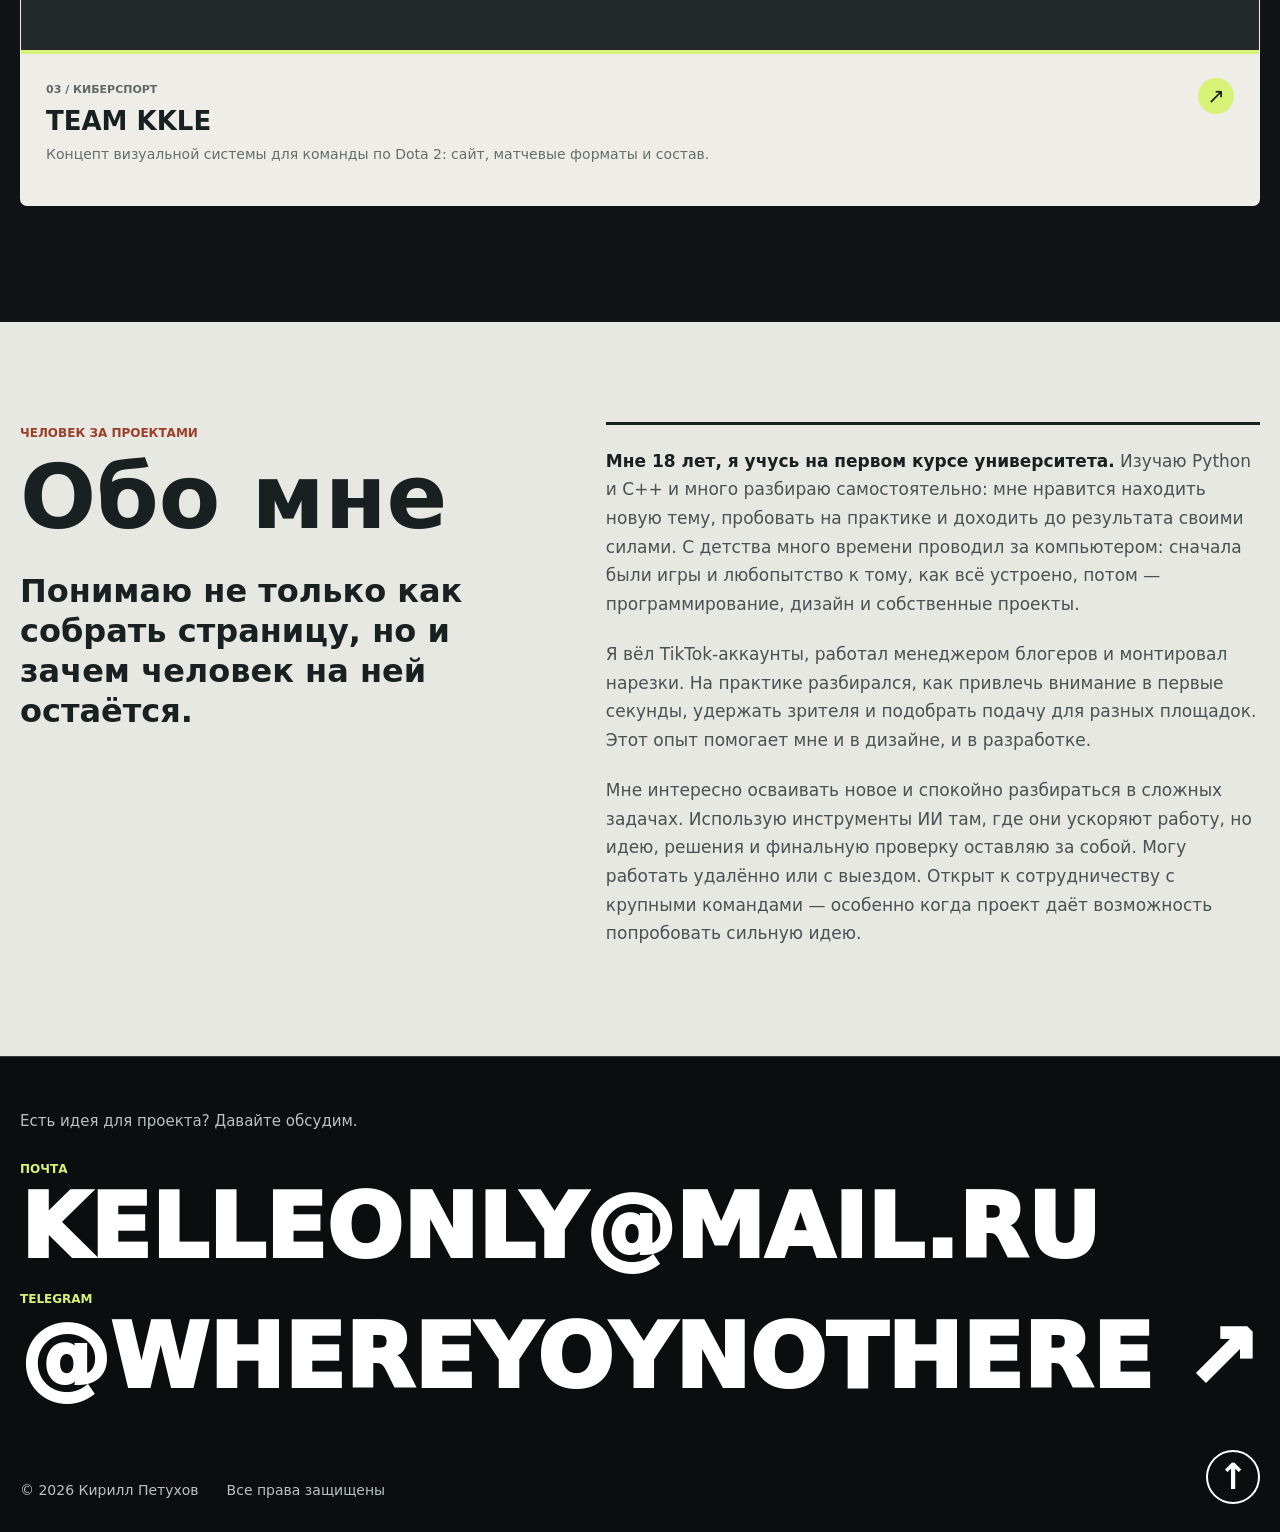
==== commit 922816c5: "Add creative portfolio variant and Dota case details" ====
--- a/index.html
+++ b/index.html
@@ -26,7 +26,7 @@
       </section>
 
       <section id="work" class="work-section" aria-labelledby="work-title">
-        <div class="section-heading"><div><span class="eyebrow">Направления</span><h2 id="work-title">Сайты и дизайн</h2></div><p>Сторонние сайты — ориентиры по сложности. Превью — самостоятельные визуальные концепты. Для вашего проекта подберём свою подачу.</p></div>
+        <div class="section-heading"><div><span class="eyebrow">Направления</span><h2 id="work-title">Сайты и дизайн</h2></div><p>Сторонние сайты — ориентиры по сложности. Превью и TEAM KKLE — визуальные концепты, которые показывают мой подход к работе.</p></div>
         <div class="work-grid">
             <a class="work-card" href="./sites.html" aria-label="Смотреть сторонние сайты как референсы по сложности">
               <div class="work-art art-web"><img src="./assets/atom-site.png" alt="Снимок стороннего сайта Atom’s Avenue" loading="lazy" /></div>
@@ -35,6 +35,10 @@
           <a class="work-card" href="./design.html" aria-label="Смотреть примеры дизайна превью для видео">
             <div class="work-art art-video"><img src="./assets/cover-01.png" alt="Концепт обложки ролика «Ночь в доме»" loading="lazy" /></div>
             <div class="work-card-info"><div><span>02 / Превью для видео</span><h3>Обложки роликов</h3><p>Шесть примеров подачи для разных сюжетов и форматов.</p></div><span class="work-arrow" aria-hidden="true">↗</span></div>
+          </a>
+          <a class="work-card work-card-team" href="./team-kkle/index.html" aria-label="Смотреть концепт TEAM KKLE для Dota 2">
+            <div class="work-art art-team"><span class="team-preview-label">DOTA 2 / TEAM IDENTITY</span><strong>KKLE<span>/</span></strong><span class="team-preview-bottom">КОНЦЕПТ КОМАНДЫ · 2026</span></div>
+            <div class="work-card-info"><div><span>03 / Киберспорт</span><h3>TEAM KKLE</h3><p>Концепт визуальной системы для команды по Dota 2: сайт, матчевые форматы и состав.</p></div><span class="work-arrow" aria-hidden="true">↗</span></div>
           </a>
         </div>
       </section>
@@ -47,7 +51,7 @@
             <p>Понимаю не только как собрать страницу, но и зачем человек на ней остаётся.</p>
           </div>
           <div class="about-copy">
-            <p><strong>Мне 18 лет, я учусь на третьем курсе одного из ведущих университетов России.</strong> В университете изучаю Python и C++. С детства много времени проводил за компьютером: сначала были игры и любопытство к тому, как всё устроено, потом — программирование, дизайн и собственные проекты.</p>
+            <p><strong>Мне 18 лет, я учусь на первом курсе университета.</strong> Изучаю Python и C++ и много разбираю самостоятельно: мне нравится находить новую тему, пробовать на практике и доходить до результата своими силами. С детства много времени проводил за компьютером: сначала были игры и любопытство к тому, как всё устроено, потом — программирование, дизайн и собственные проекты.</p>
             <p>Я вёл TikTok-аккаунты, работал менеджером блогеров и монтировал нарезки. На практике разбирался, как привлечь внимание в первые секунды, удержать зрителя и подобрать подачу для разных площадок. Этот опыт помогает мне и в дизайне, и в разработке.</p>
             <p>Мне интересно осваивать новое и спокойно разбираться в сложных задачах. Использую инструменты ИИ там, где они ускоряют работу, но идею, решения и финальную проверку оставляю за собой. Могу работать удалённо или с выездом. Открыт к сотрудничеству с крупными командами — особенно когда проект даёт возможность попробовать сильную идею.</p>
           </div>
--- a/styles.css
+++ b/styles.css
@@ -51,6 +51,14 @@
 .section-heading h2 { margin-bottom: 0; font-size: clamp(34px, 4vw, 52px); line-height: 1.05; }
 .section-heading p { max-width: 410px; margin-bottom: 4px; color: var(--muted); font-size: 16px; line-height: 1.5; }
 .work-grid { display: grid; grid-template-columns: 1.1fr .9fr; gap: 18px; }
+.work-card-team { grid-column: 1 / -1; }
+.work-card-team .work-art { aspect-ratio: 24 / 7; }
+.art-team { display: flex; flex-direction: column; justify-content: space-between; padding: clamp(22px, 4vw, 54px); background: radial-gradient(circle at 17% 80%, rgba(217, 37, 27, .65), transparent 38%), repeating-linear-gradient(125deg, transparent 0 27px, rgba(255,255,255,.035) 28px 29px), #111; color: #fff; }
+.art-team strong { font-size: clamp(76px, 15vw, 190px); font-weight: 1000; line-height: .75; }
+.art-team strong span { color: #ed4336; }
+.team-preview-label, .team-preview-bottom { font-size: 12px; font-weight: 850; }
+.team-preview-bottom { align-self: flex-end; }
+.work-card-team .work-art { border-bottom: 4px solid #ed4336; }
 .work-card { display: block; min-width: 0; overflow: hidden; border: 1px solid rgba(255, 255, 255, .12); border-radius: 7px; background: var(--panel); color: #182022; transition: border-color .25s ease, transform .25s ease, box-shadow .25s ease; }
 a.work-card:hover { border-color: var(--accent); transform: translateY(-5px); box-shadow: 0 24px 42px rgba(0, 0, 0, .3); }
 .work-art { position: relative; overflow: hidden; aspect-ratio: 16 / 9; background: #23282b; isolation: isolate; }
@@ -91,6 +99,13 @@
 .thumbnail-item figcaption { display: flex; flex-direction: column; gap: 5px; min-height: 91px; padding: 15px 17px 16px; }
 .thumbnail-item figcaption span { color: var(--hot); font-size: 11px; font-weight: 850; text-transform: uppercase; }
 .thumbnail-item figcaption strong { color: var(--ink); font-size: 18px; line-height: 1.25; }
+.thumbnail-item details { border-top: 1px solid rgba(255,255,255,.12); }
+.thumbnail-item summary { display: flex; align-items: center; justify-content: space-between; gap: 12px; min-height: 46px; padding: 10px 17px; color: #d7ddda; cursor: pointer; font-size: 13px; font-weight: 750; list-style: none; }
+.thumbnail-item summary::-webkit-details-marker { display: none; }
+.thumbnail-item summary::after { content: "+"; color: var(--accent); font-size: 21px; line-height: 1; }
+.thumbnail-item details[open] summary::after { content: "−"; }
+.thumbnail-item summary:hover { color: var(--accent); }
+.thumbnail-item details p { margin: 0; padding: 0 17px 18px; color: #bfc7c5; font-size: 14px; line-height: 1.55; }
 .experience-section { border-top: 1px solid var(--line); background: #202426; }
 .experience-inner { display: grid; grid-template-columns: 1fr 1fr; gap: clamp(36px, 7vw, 120px); width: min(1240px, calc(100% - 40px)); margin: 0 auto; padding: 82px 0 90px; }
 .experience-inner h2 { max-width: 620px; margin-bottom: 0; font-size: clamp(36px, 4vw, 58px); line-height: 1.12; }
@@ -176,6 +191,7 @@
   .work-section { padding-top: 34px; padding-bottom: 70px; }
   .work-grid { grid-template-columns: 1fr; }
   .work-art { aspect-ratio: 16 / 10; }
+  .work-card-team .work-art { aspect-ratio: 16 / 9; }
   .work-card-info { min-height: 138px; padding: 19px; }
   .work-card-info h3 { font-size: 23px; }
   .about-inner { padding: 60px 0 67px; }
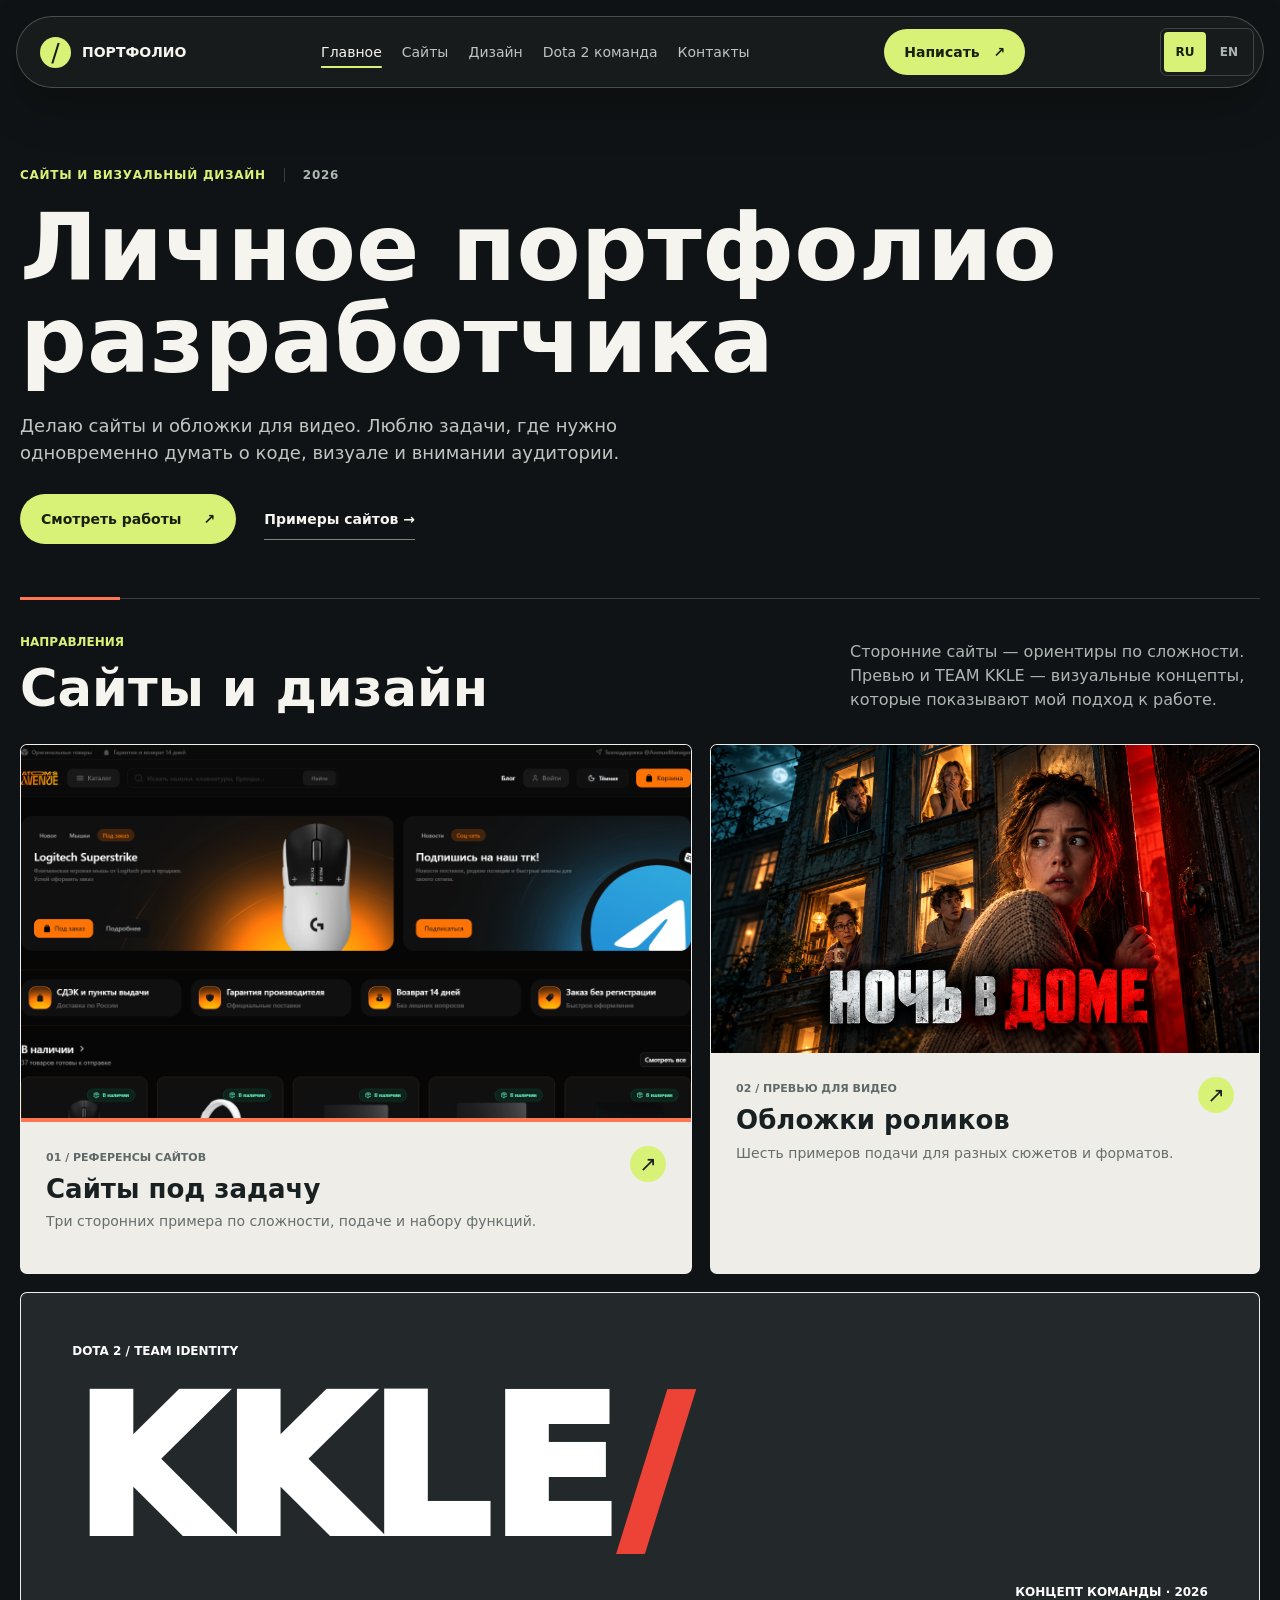
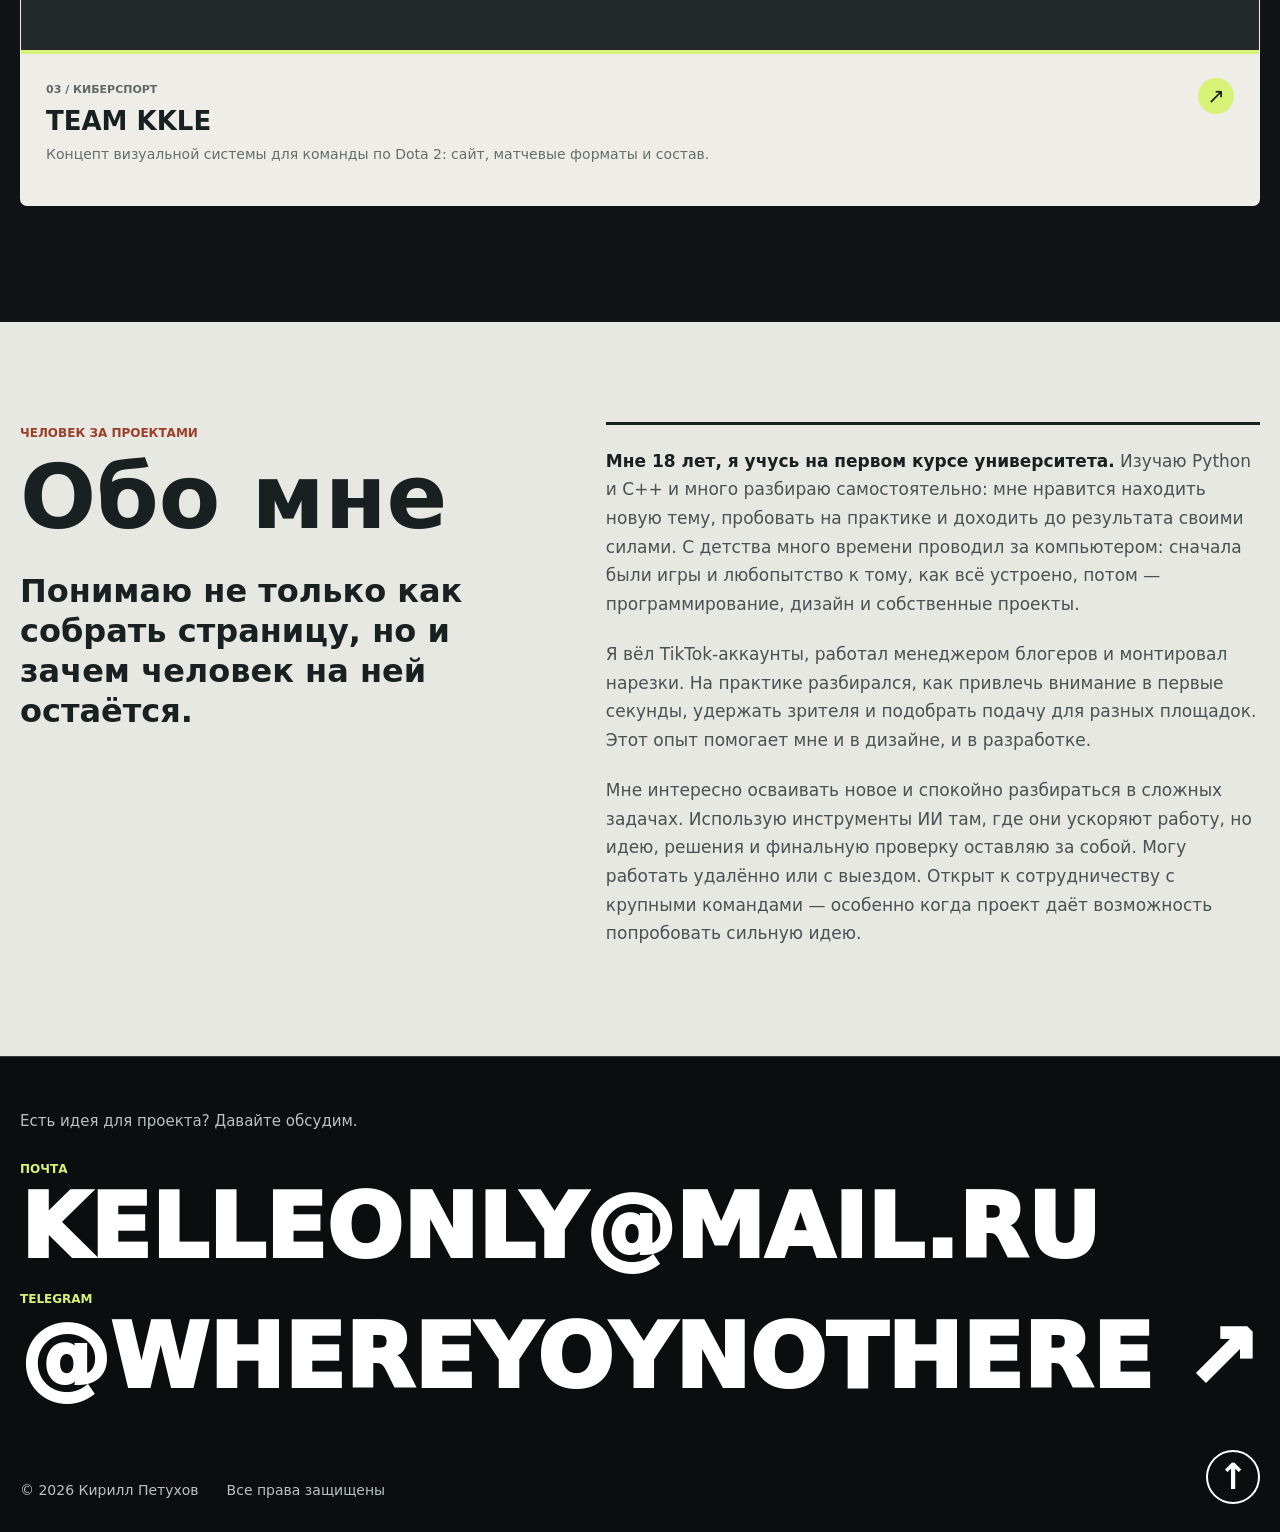
==== commit 3a95e943: "Add RU/EN portfolio switch and persistent language navigation" ====
--- a/index.html
+++ b/index.html
@@ -6,7 +6,8 @@
     <title>Личное портфолио разработчика — Кирилл Петухов</title>
     <meta name="description" content="Портфолио Кирилла Петухова: сайты, дизайн обложек для видео и опыт работы с контентом." />
     <link rel="icon" type="image/svg+xml" href="data:image/svg+xml,%3Csvg xmlns='http://www.w3.org/2000/svg' viewBox='0 0 64 64'%3E%3Crect width='64' height='64' rx='14' fill='%230b100a'/%3E%3Cpath d='M18 17v30M18 32l27-15M18 32l27 15' fill='none' stroke='%23d6ef83' stroke-width='7' stroke-linecap='square'/%3E%3C/svg%3E" />
-    <link rel="stylesheet" href="./styles.css" />
+    <link rel="stylesheet" href="./styles.css?v=20261003" />
+    <script src="./portfolio.js" defer></script>
   </head>
   <body id="top" class="home-page">
     <header class="site-header">
--- a/styles.css
+++ b/styles.css
@@ -53,12 +53,16 @@
 .work-grid { display: grid; grid-template-columns: 1.1fr .9fr; gap: 18px; }
 .work-card-team { grid-column: 1 / -1; }
 .work-card-team .work-art { aspect-ratio: 24 / 7; }
-.art-team { display: flex; flex-direction: column; justify-content: space-between; padding: clamp(22px, 4vw, 54px); background: radial-gradient(circle at 17% 80%, rgba(217, 37, 27, .65), transparent 38%), repeating-linear-gradient(125deg, transparent 0 27px, rgba(255,255,255,.035) 28px 29px), #111; color: #fff; }
-.art-team strong { font-size: clamp(76px, 15vw, 190px); font-weight: 1000; line-height: .75; }
+.art-team { display: flex; flex-direction: column; justify-content: space-between; container-type: inline-size; padding: clamp(22px, 4vw, 54px); background: radial-gradient(circle at 17% 80%, rgba(217, 37, 27, .65), transparent 38%), repeating-linear-gradient(125deg, transparent 0 27px, rgba(255,255,255,.035) 28px 29px), #111; color: #fff; }
+.art-team strong { font-size: clamp(58px, 19cqw, 190px); font-weight: 1000; line-height: .75; white-space: nowrap; }
 .art-team strong span { color: #ed4336; }
 .team-preview-label, .team-preview-bottom { font-size: 12px; font-weight: 850; }
 .team-preview-bottom { align-self: flex-end; }
 .work-card-team .work-art { border-bottom: 4px solid #ed4336; }
+.work-card-team:last-child .work-art { border-bottom-color: #ed4336; }
+.creative-page .work-grid { grid-template-columns: repeat(2, minmax(0, 1fr)); }
+.creative-page .work-card-team { grid-column: auto; }
+.creative-page .work-card-team .work-art { aspect-ratio: 16 / 9; }
 .work-card { display: block; min-width: 0; overflow: hidden; border: 1px solid rgba(255, 255, 255, .12); border-radius: 7px; background: var(--panel); color: #182022; transition: border-color .25s ease, transform .25s ease, box-shadow .25s ease; }
 a.work-card:hover { border-color: var(--accent); transform: translateY(-5px); box-shadow: 0 24px 42px rgba(0, 0, 0, .3); }
 .work-art { position: relative; overflow: hidden; aspect-ratio: 16 / 9; background: #23282b; isolation: isolate; }
@@ -190,6 +194,7 @@
   .work-section, .sites-page main, .design-gallery, .about-inner, .footer-inner { width: calc(100% - 24px); }
   .work-section { padding-top: 34px; padding-bottom: 70px; }
   .work-grid { grid-template-columns: 1fr; }
+  .creative-page .work-grid { grid-template-columns: 1fr; }
   .work-art { aspect-ratio: 16 / 10; }
   .work-card-team .work-art { aspect-ratio: 16 / 9; }
   .work-card-info { min-height: 138px; padding: 19px; }
@@ -222,3 +227,22 @@
   html { scroll-behavior: auto; }
   .work-card, .site-reference-card, .work-art img { transition: none; }
 }
+
+.site-header { gap: 18px; }
+.site-header nav { gap: 20px; }
+.site-header nav a { white-space: nowrap; }
+.portfolio-language { display: inline-flex; flex: none; padding: 3px; gap: 2px; border: 1px solid var(--line); border-radius: 7px; }
+.portfolio-language button { width: 42px; height: 40px; padding: 0; border: 0; border-radius: 4px; background: transparent; color: var(--muted); font-family: inherit; font-size: 12px; font-weight: 750; line-height: 1; cursor: pointer; }
+.portfolio-language button[aria-pressed="true"] { background: var(--accent); color: #17200b; }
+.portfolio-language button:hover { box-shadow: inset 0 0 0 1px var(--accent); }
+.portfolio-language button:focus-visible { outline: 2px solid var(--ink); outline-offset: 3px; }
+@media (min-width: 851px) and (max-width: 1100px) {
+  .site-header .header-contact { display: none; }
+}
+@media (max-width: 850px) {
+  .site-header { grid-template-columns: minmax(0, 1fr) auto; gap: 8px; }
+  .site-header .brand { grid-column: 1; }
+  .site-header .brand strong { display: inline; }
+  .site-header .portfolio-language { grid-row: 1; grid-column: 2; }
+  .site-header nav { grid-column: 1 / -1; }
+}
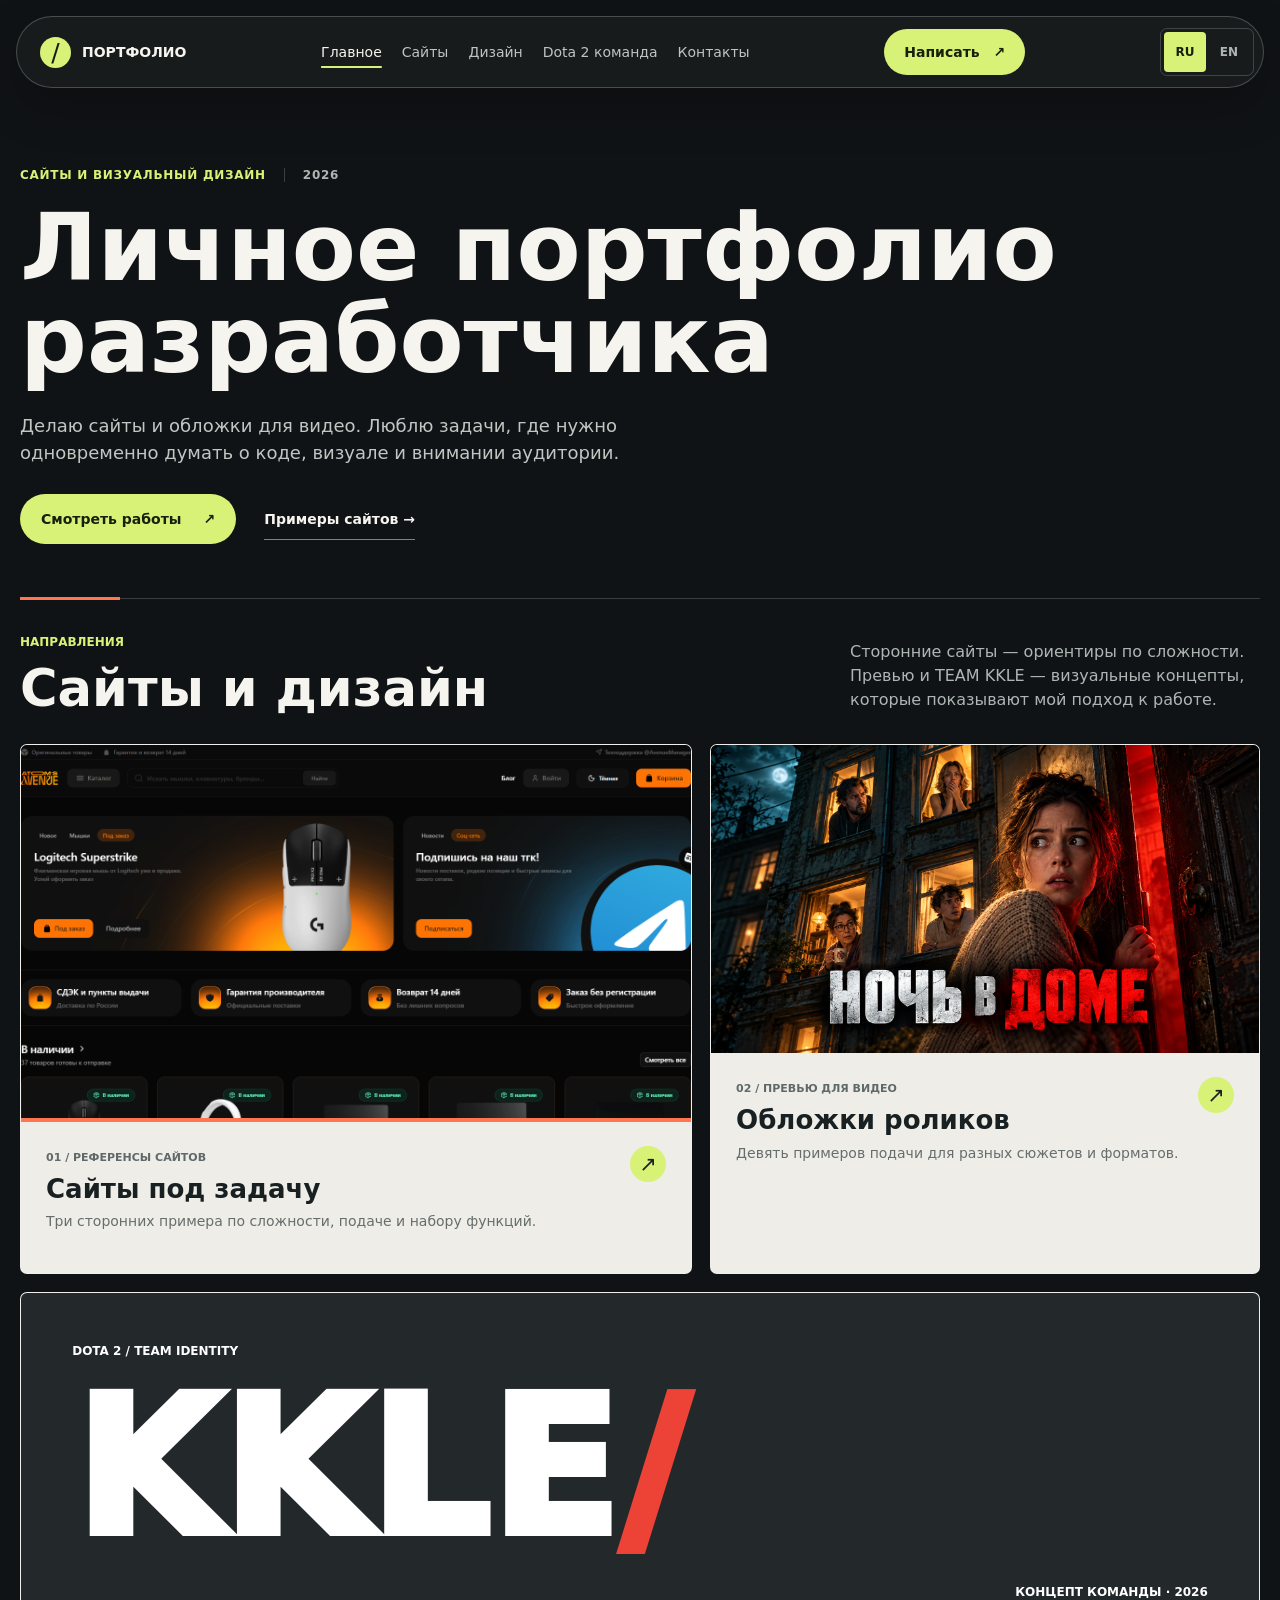
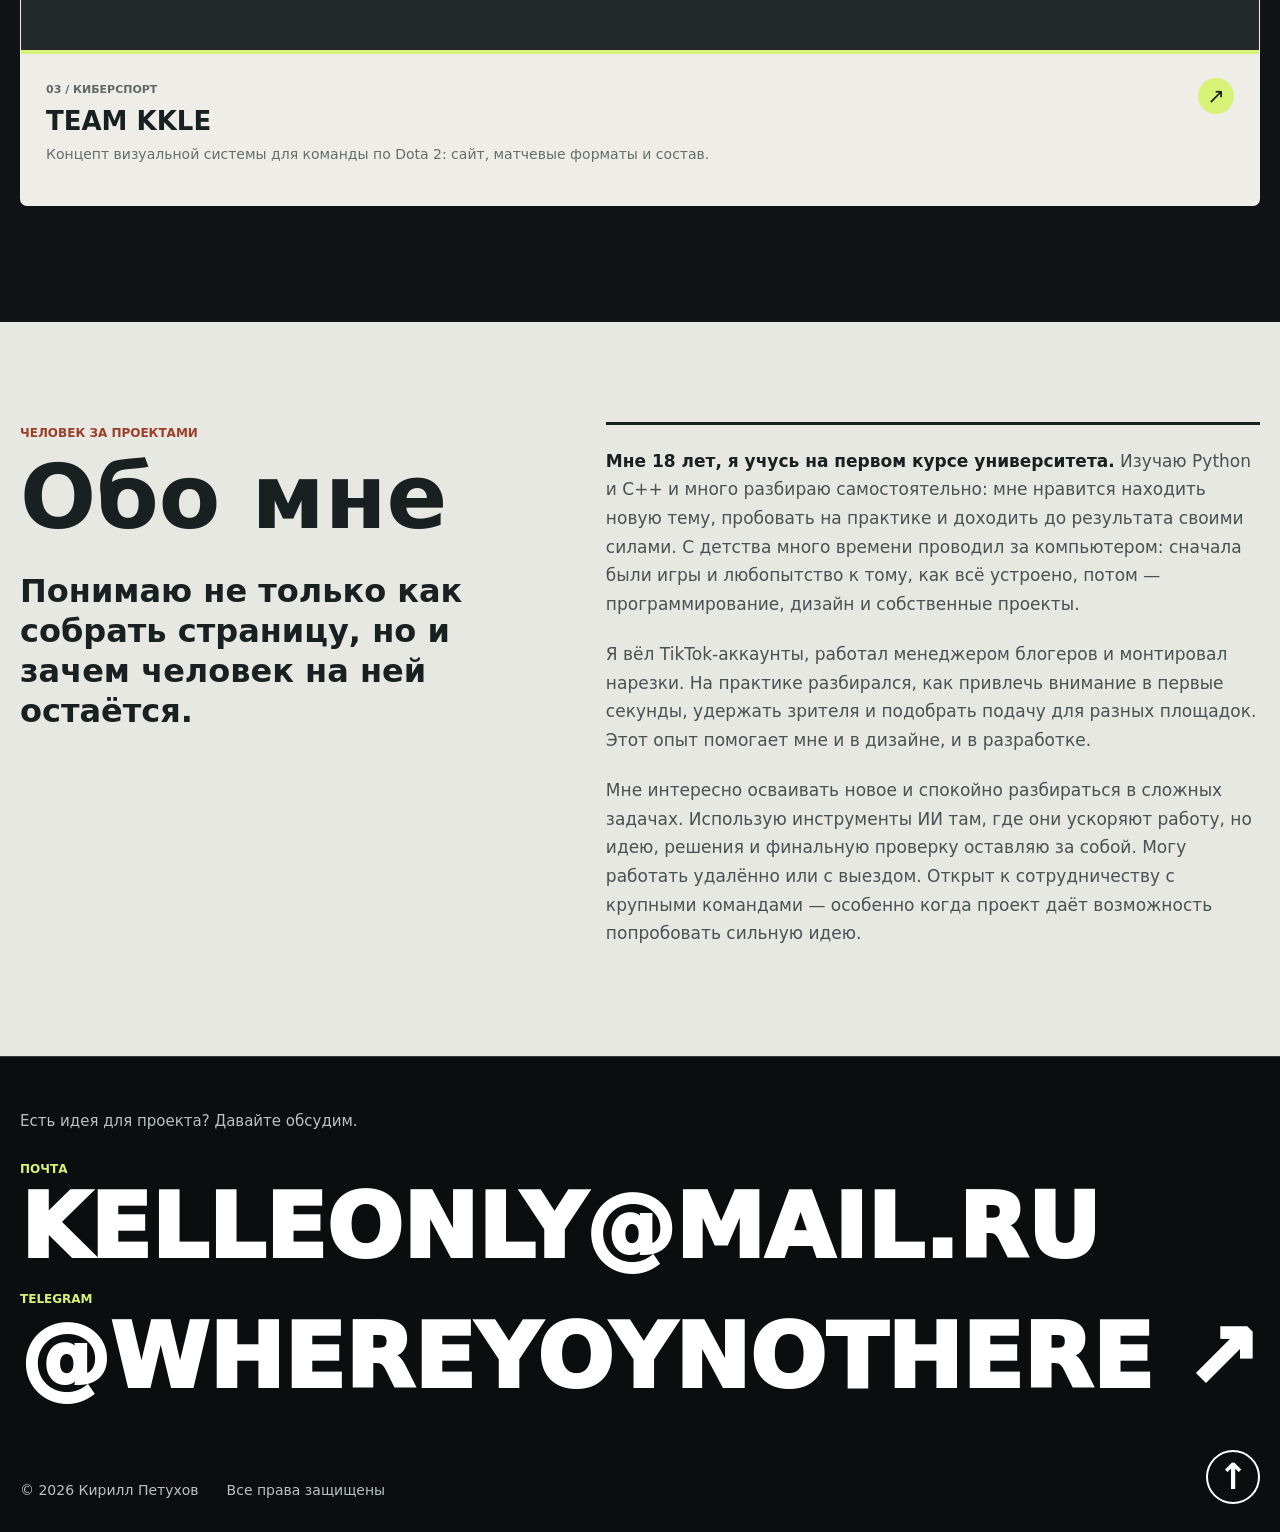
==== commit 884f586d: "Add third thumbnail row with Russian and English process notes" ====
--- a/index.html
+++ b/index.html
@@ -7,7 +7,7 @@
     <meta name="description" content="Портфолио Кирилла Петухова: сайты, дизайн обложек для видео и опыт работы с контентом." />
     <link rel="icon" type="image/svg+xml" href="data:image/svg+xml,%3Csvg xmlns='http://www.w3.org/2000/svg' viewBox='0 0 64 64'%3E%3Crect width='64' height='64' rx='14' fill='%230b100a'/%3E%3Cpath d='M18 17v30M18 32l27-15M18 32l27 15' fill='none' stroke='%23d6ef83' stroke-width='7' stroke-linecap='square'/%3E%3C/svg%3E" />
     <link rel="stylesheet" href="./styles.css?v=20261003" />
-    <script src="./portfolio.js" defer></script>
+    <script src="./portfolio.js?v=20261005" defer></script>
   </head>
   <body id="top" class="home-page">
     <header class="site-header">
@@ -35,7 +35,7 @@
           </a>
           <a class="work-card" href="./design.html" aria-label="Смотреть примеры дизайна превью для видео">
             <div class="work-art art-video"><img src="./assets/cover-01.png" alt="Концепт обложки ролика «Ночь в доме»" loading="lazy" /></div>
-            <div class="work-card-info"><div><span>02 / Превью для видео</span><h3>Обложки роликов</h3><p>Шесть примеров подачи для разных сюжетов и форматов.</p></div><span class="work-arrow" aria-hidden="true">↗</span></div>
+            <div class="work-card-info"><div><span>02 / Превью для видео</span><h3>Обложки роликов</h3><p>Девять примеров подачи для разных сюжетов и форматов.</p></div><span class="work-arrow" aria-hidden="true">↗</span></div>
           </a>
           <a class="work-card work-card-team" href="./team-kkle/index.html" aria-label="Смотреть концепт TEAM KKLE для Dota 2">
             <div class="work-art art-team"><span class="team-preview-label">DOTA 2 / TEAM IDENTITY</span><strong>KKLE<span>/</span></strong><span class="team-preview-bottom">КОНЦЕПТ КОМАНДЫ · 2026</span></div>
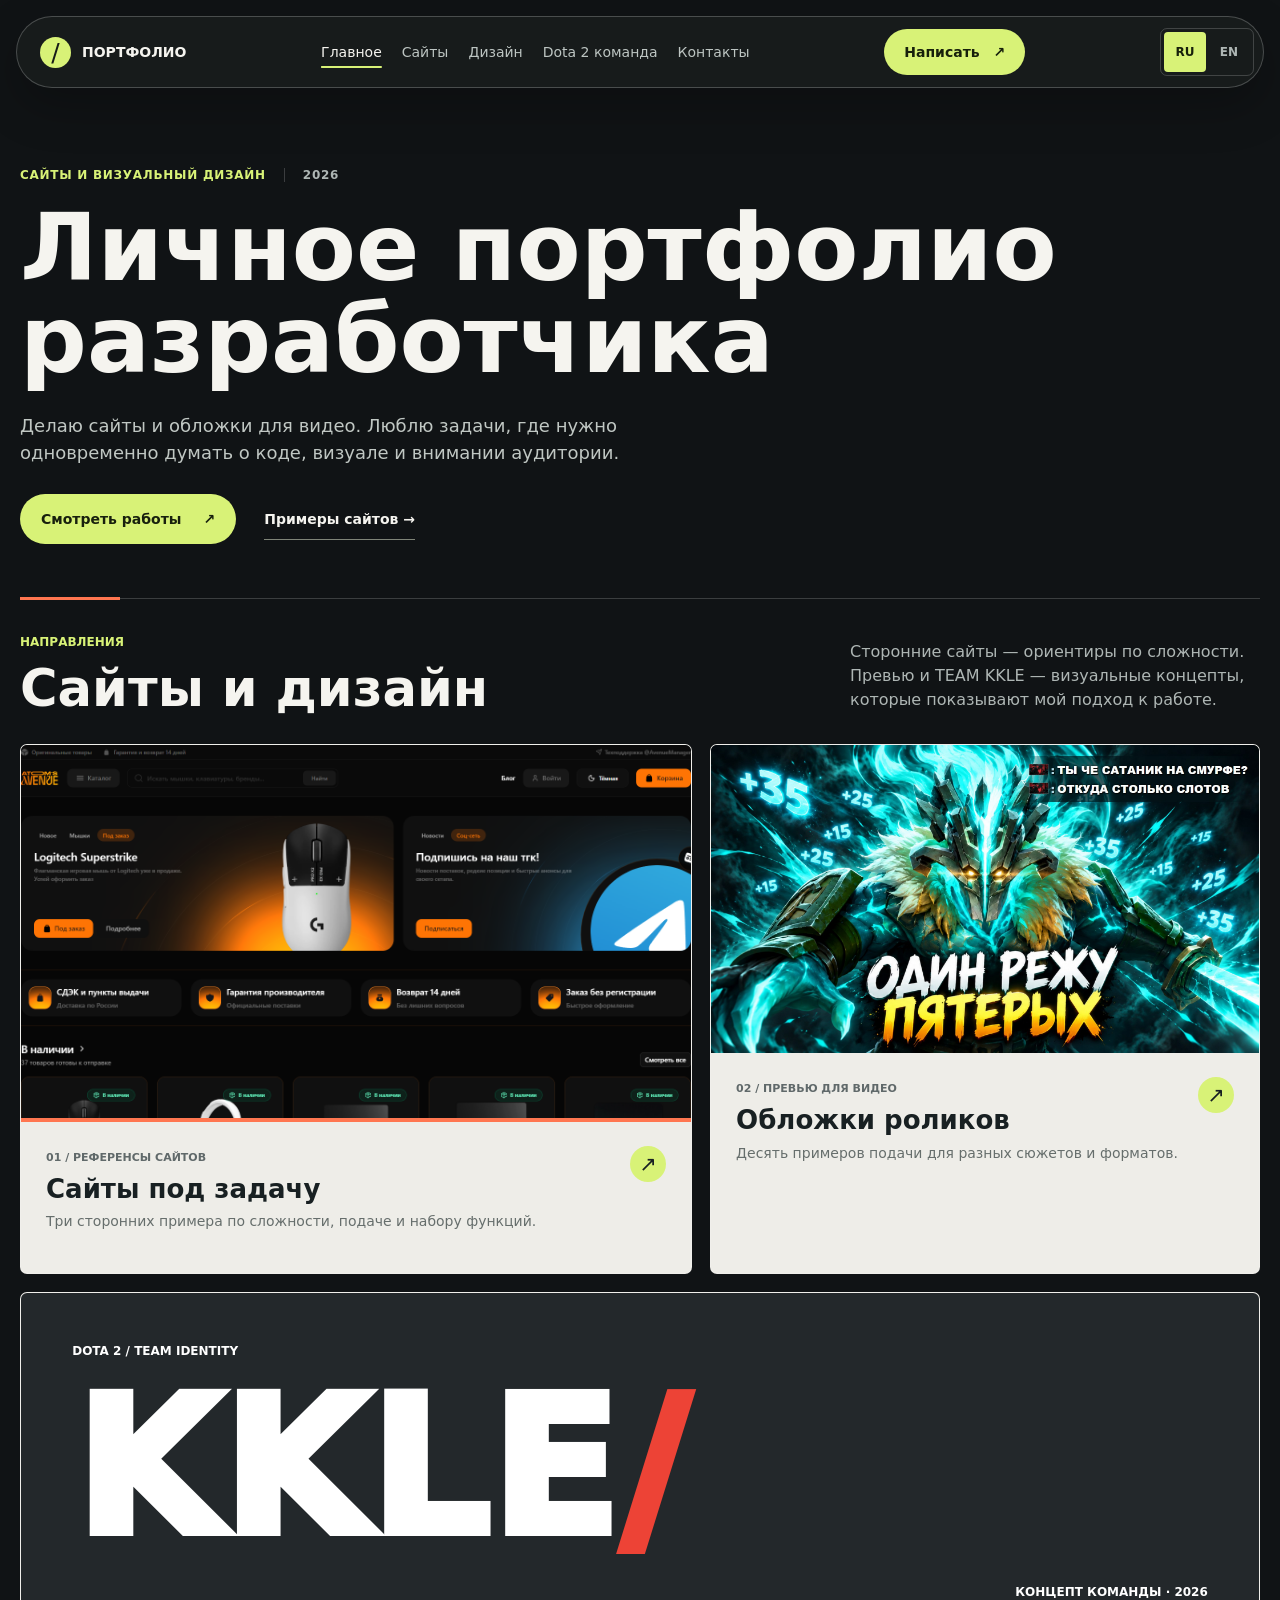
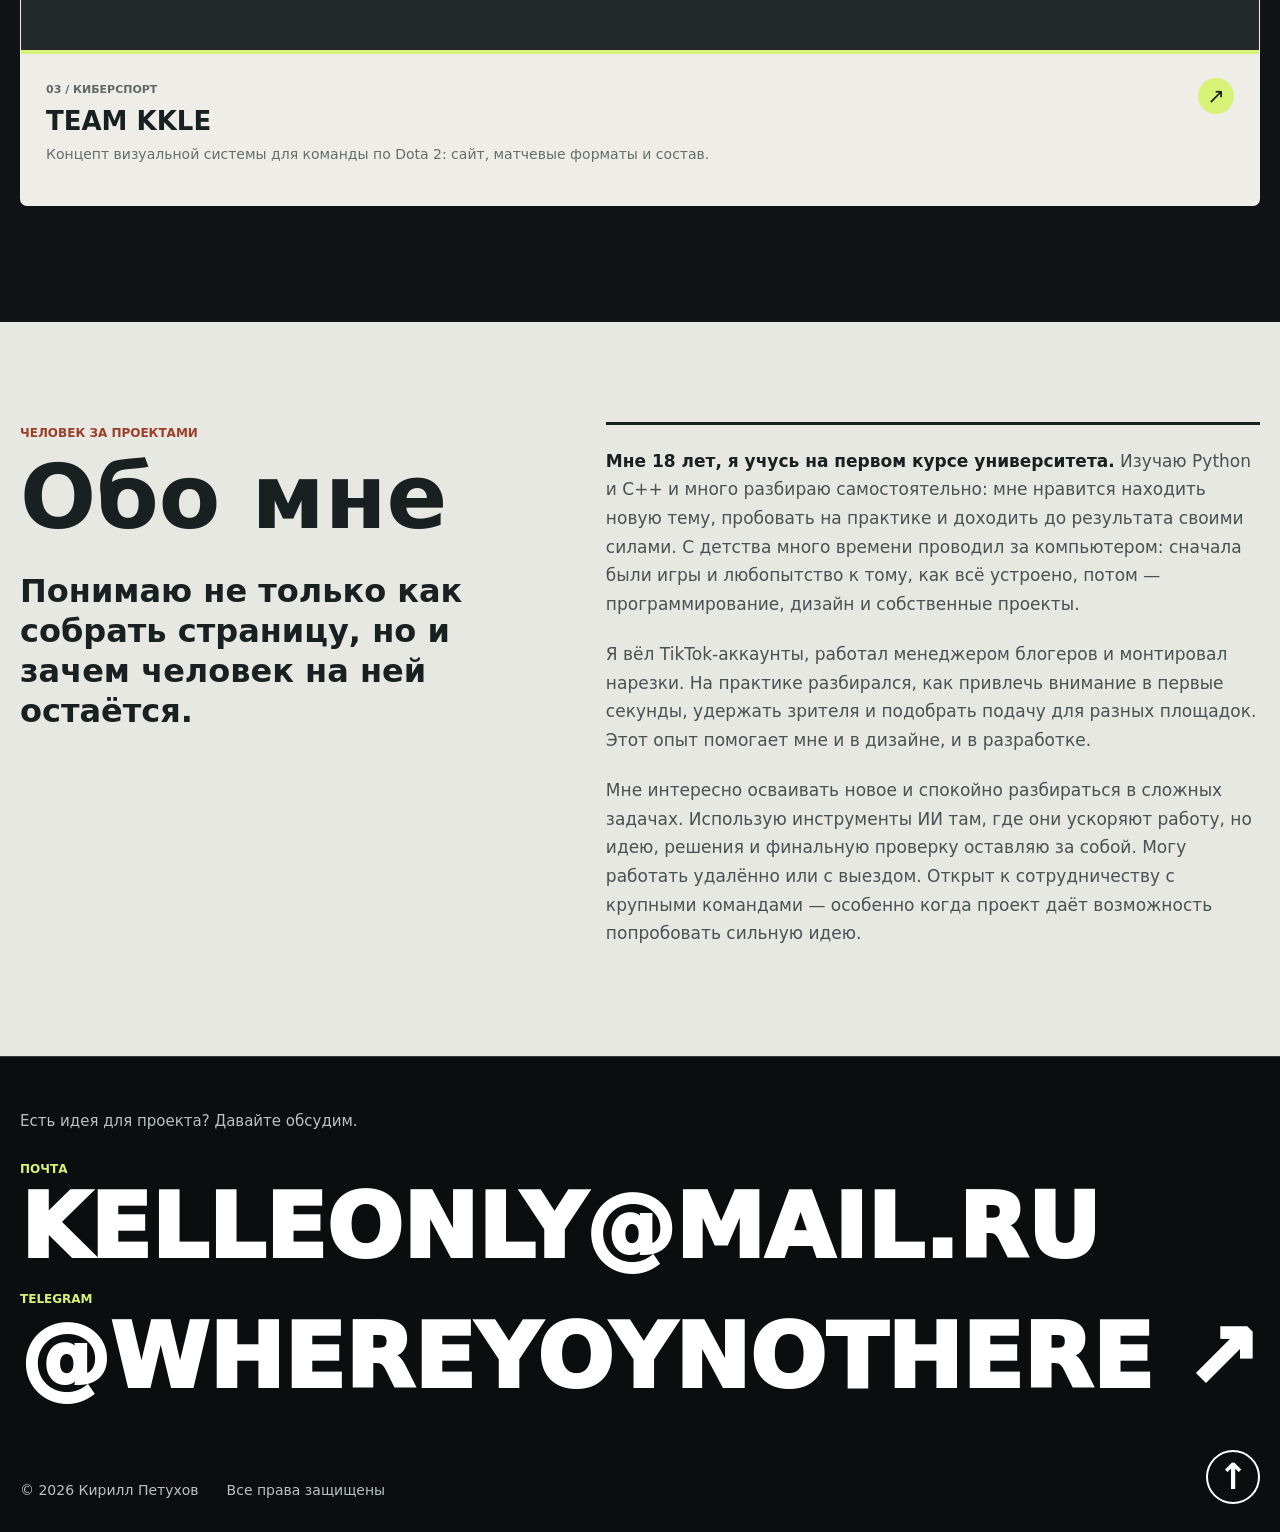
==== commit 58497b61: "Feature Juggernaut thumbnail across both portfolios and RU/EN galleries" ====
--- a/index.html
+++ b/index.html
@@ -6,8 +6,8 @@
     <title>Личное портфолио разработчика — Кирилл Петухов</title>
     <meta name="description" content="Портфолио Кирилла Петухова: сайты, дизайн обложек для видео и опыт работы с контентом." />
     <link rel="icon" type="image/svg+xml" href="data:image/svg+xml,%3Csvg xmlns='http://www.w3.org/2000/svg' viewBox='0 0 64 64'%3E%3Crect width='64' height='64' rx='14' fill='%230b100a'/%3E%3Cpath d='M18 17v30M18 32l27-15M18 32l27 15' fill='none' stroke='%23d6ef83' stroke-width='7' stroke-linecap='square'/%3E%3C/svg%3E" />
-    <link rel="stylesheet" href="./styles.css?v=20261003" />
-    <script src="./portfolio.js?v=20261005" defer></script>
+    <link rel="stylesheet" href="./styles.css?v=20261015" />
+    <script src="./portfolio.js?v=20261015" defer></script>
   </head>
   <body id="top" class="home-page">
     <header class="site-header">
@@ -34,8 +34,8 @@
               <div class="work-card-info"><div><span>01 / Референсы сайтов</span><h3>Сайты под задачу</h3><p>Три сторонних примера по сложности, подаче и набору функций.</p></div><span class="work-arrow" aria-hidden="true">↗</span></div>
           </a>
           <a class="work-card" href="./design.html" aria-label="Смотреть примеры дизайна превью для видео">
-            <div class="work-art art-video"><img src="./assets/cover-01.png" alt="Концепт обложки ролика «Ночь в доме»" loading="lazy" /></div>
-            <div class="work-card-info"><div><span>02 / Превью для видео</span><h3>Обложки роликов</h3><p>Девять примеров подачи для разных сюжетов и форматов.</p></div><span class="work-arrow" aria-hidden="true">↗</span></div>
+            <div class="work-art art-video"><img src="./assets/cover-10-juggernaut.jpg" alt="Джаггернаут: «Один режу пятерых»" loading="lazy" /></div>
+            <div class="work-card-info"><div><span>02 / Превью для видео</span><h3>Обложки роликов</h3><p>Десять примеров подачи для разных сюжетов и форматов.</p></div><span class="work-arrow" aria-hidden="true">↗</span></div>
           </a>
           <a class="work-card work-card-team" href="./team-kkle/index.html" aria-label="Смотреть концепт TEAM KKLE для Dota 2">
             <div class="work-art art-team"><span class="team-preview-label">DOTA 2 / TEAM IDENTITY</span><strong>KKLE<span>/</span></strong><span class="team-preview-bottom">КОНЦЕПТ КОМАНДЫ · 2026</span></div>
--- a/styles.css
+++ b/styles.css
@@ -71,8 +71,9 @@
 .work-card:first-child .work-art { border-bottom: 4px solid var(--hot); }
 .work-card:last-child .work-art { border-bottom: 4px solid var(--accent); }
 .art-web img { object-position: center top; }
-.art-video { background: #0c0e10; }
-.art-video img { object-fit: cover; }
+.work-art.art-video { aspect-ratio: 16 / 9; background: #0c0e10; }
+.art-video img { object-fit: contain; }
+.work-card:hover .art-video img { transform: none; }
 .work-card-info { display: flex; justify-content: space-between; gap: 16px; min-height: 151px; padding: 24px 25px; }
 .work-card-info > div > span { color: #60696a; font-size: 11px; font-weight: 850; text-transform: uppercase; }
 .work-card-info h3 { margin: 10px 0 7px; font-size: 26px; line-height: 1.14; }
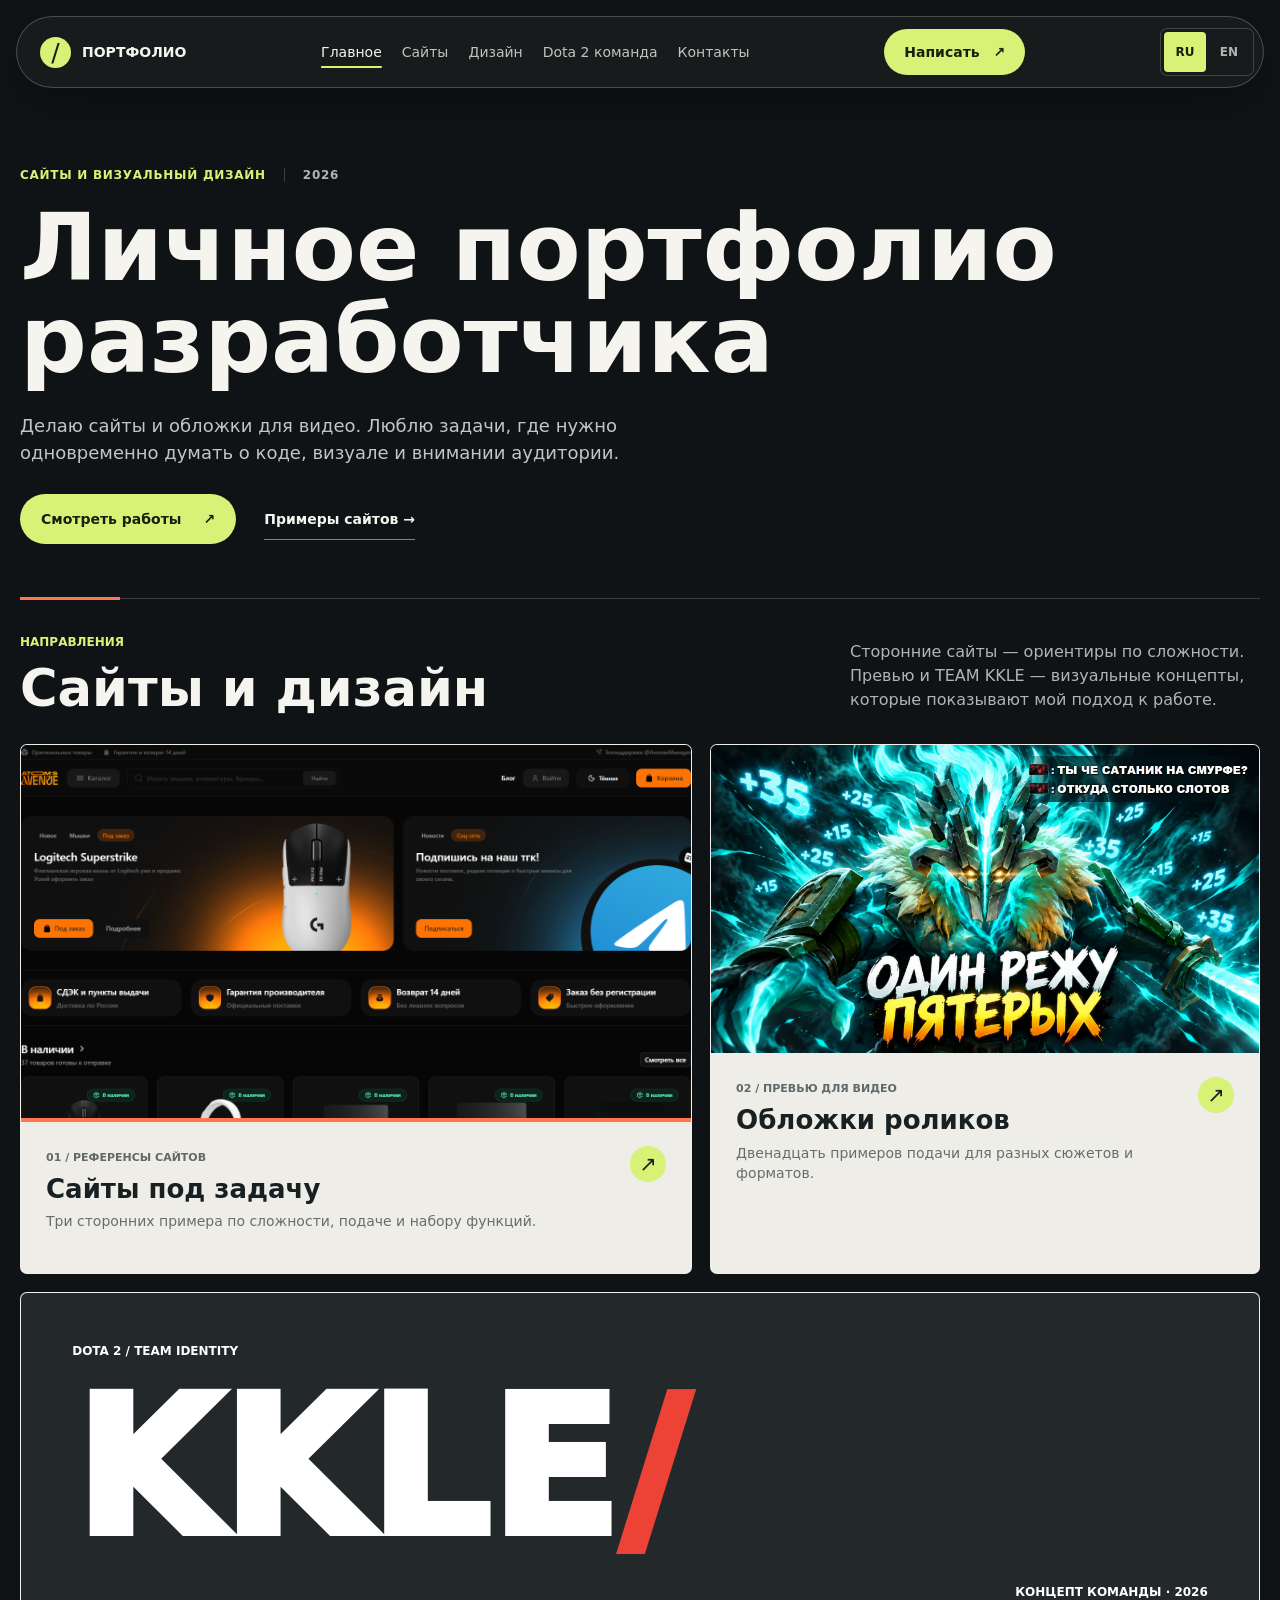
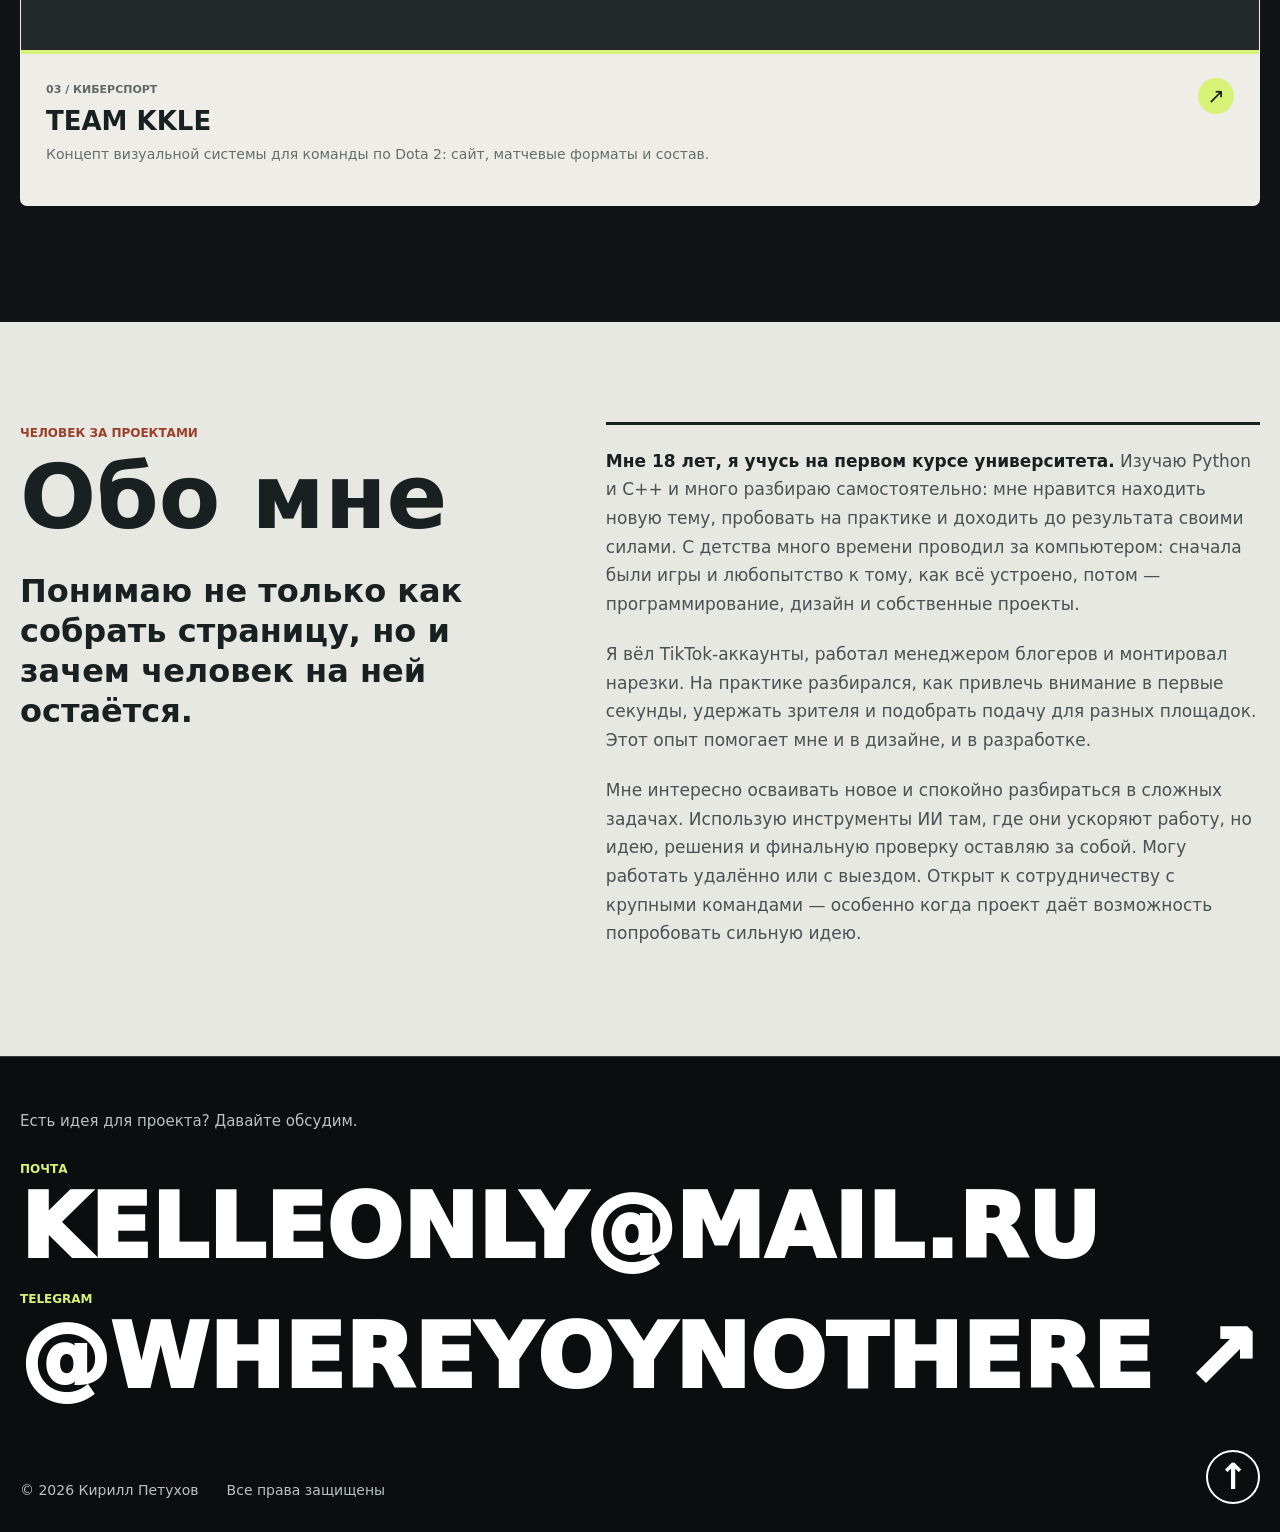
==== commit 4596d480: "Add Meepo thumbnail to portfolio" ====
--- a/index.html
+++ b/index.html
@@ -35,7 +35,7 @@
           </a>
           <a class="work-card" href="./design.html" aria-label="Смотреть примеры дизайна превью для видео">
             <div class="work-art art-video"><img src="./assets/cover-10-juggernaut.jpg" alt="Джаггернаут: «Один режу пятерых»" loading="lazy" /></div>
-            <div class="work-card-info"><div><span>02 / Превью для видео</span><h3>Обложки роликов</h3><p>Десять примеров подачи для разных сюжетов и форматов.</p></div><span class="work-arrow" aria-hidden="true">↗</span></div>
+              <div class="work-card-info"><div><span>02 / Превью для видео</span><h3>Обложки роликов</h3><p>Двенадцать примеров подачи для разных сюжетов и форматов.</p></div><span class="work-arrow" aria-hidden="true">↗</span></div>
           </a>
           <a class="work-card work-card-team" href="./team-kkle/index.html" aria-label="Смотреть концепт TEAM KKLE для Dota 2">
             <div class="work-art art-team"><span class="team-preview-label">DOTA 2 / TEAM IDENTITY</span><strong>KKLE<span>/</span></strong><span class="team-preview-bottom">КОНЦЕПТ КОМАНДЫ · 2026</span></div>
